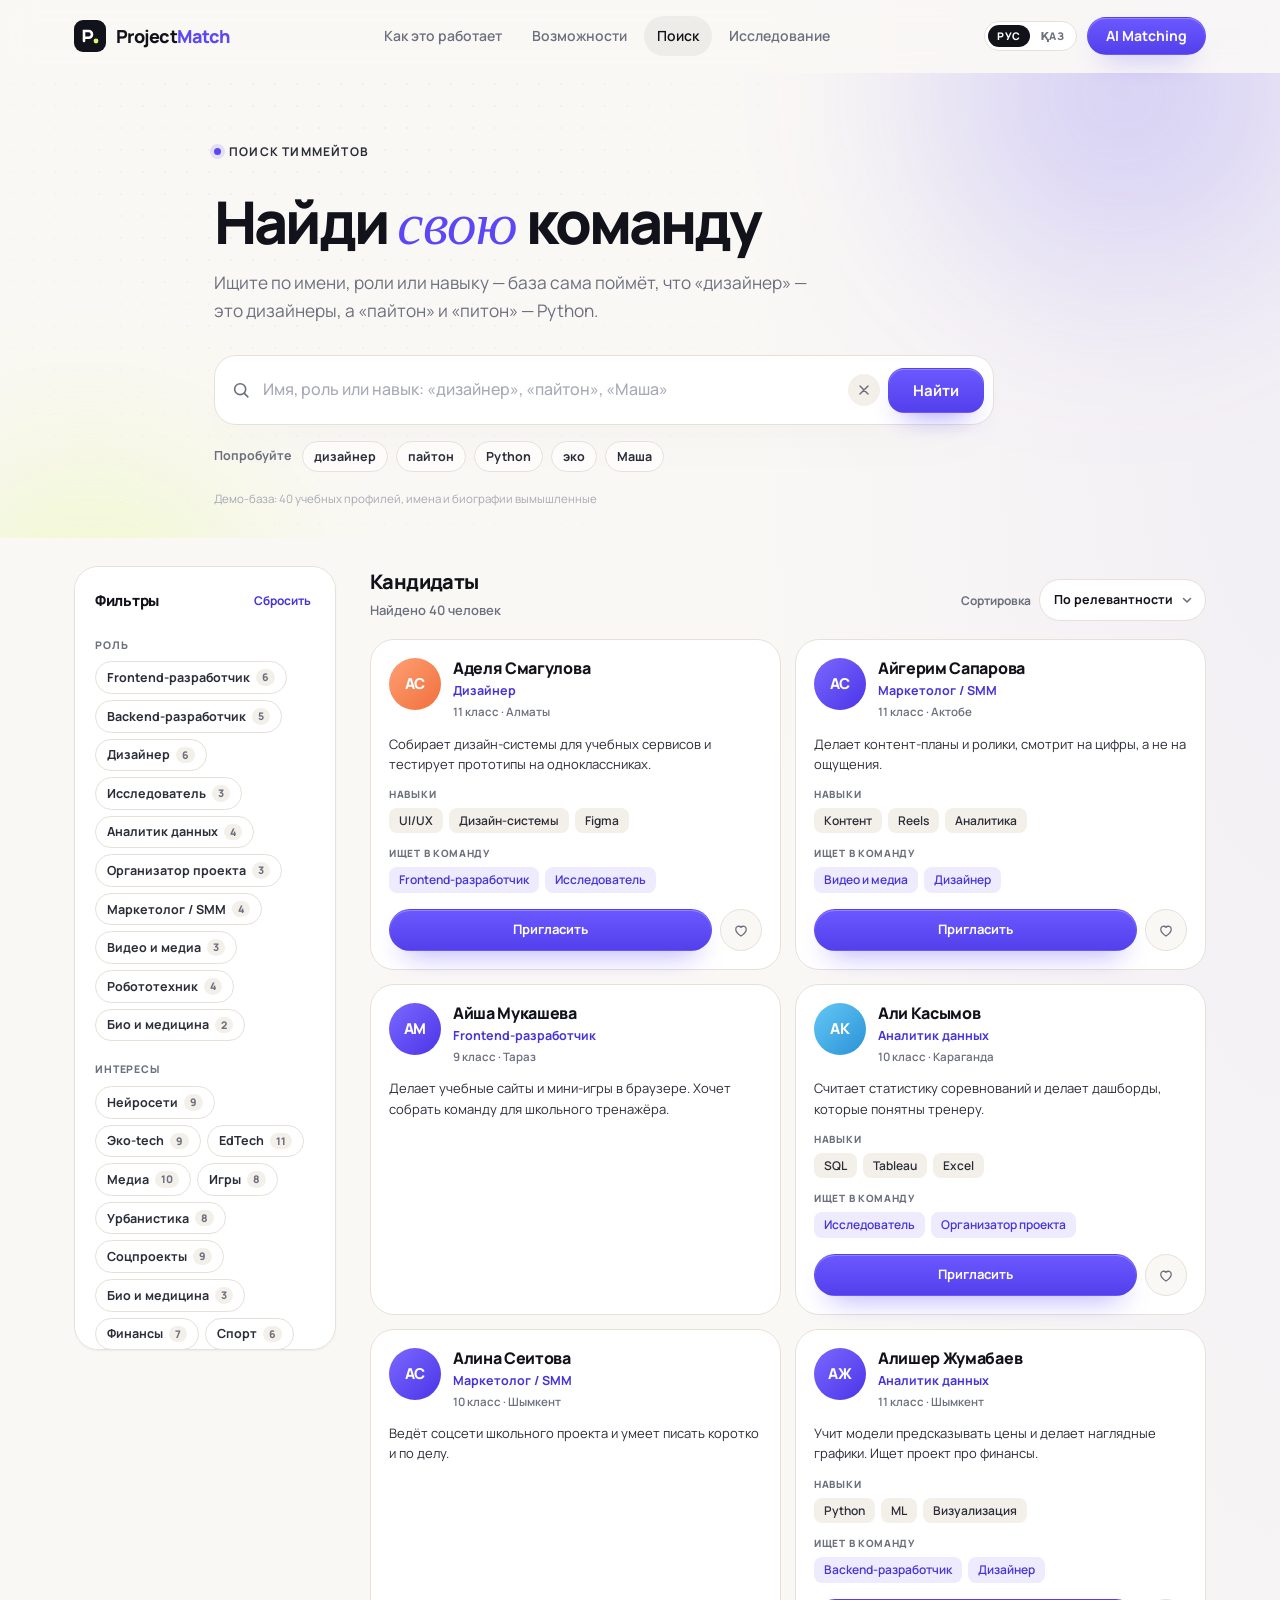
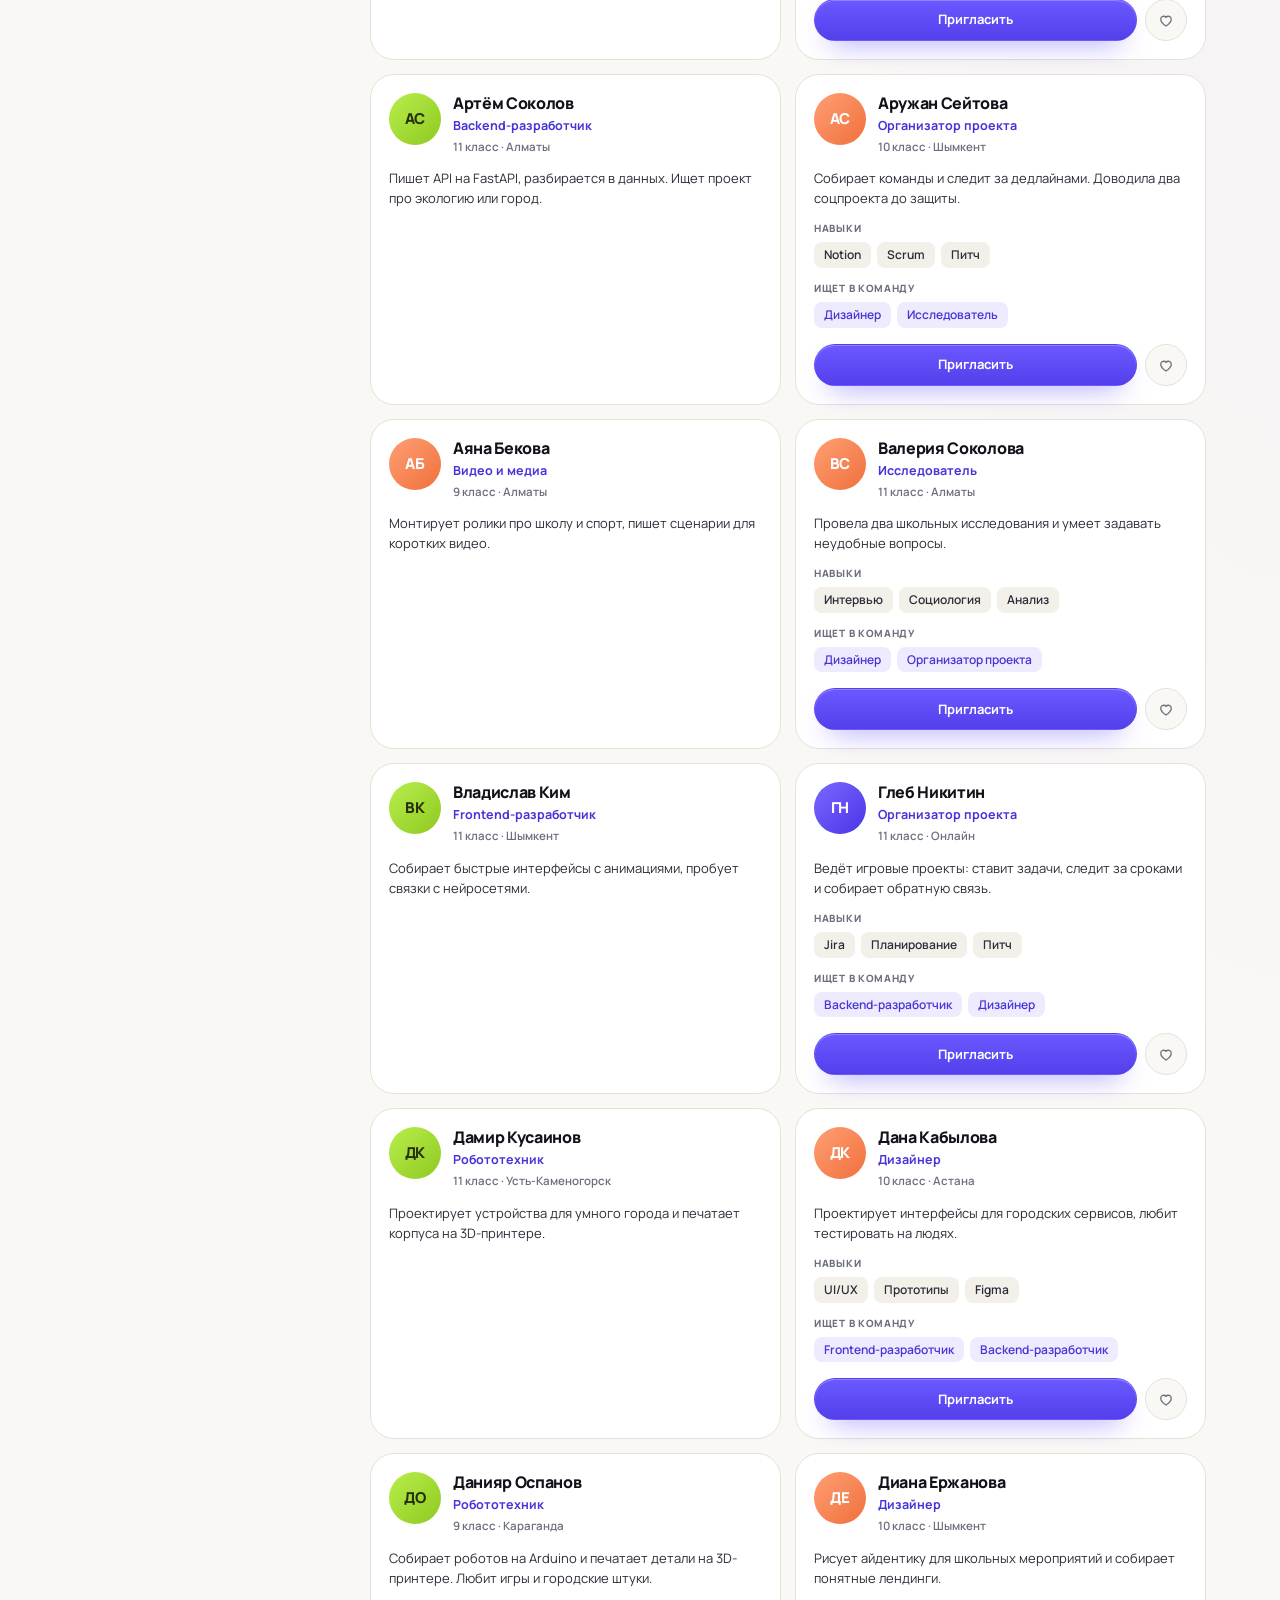
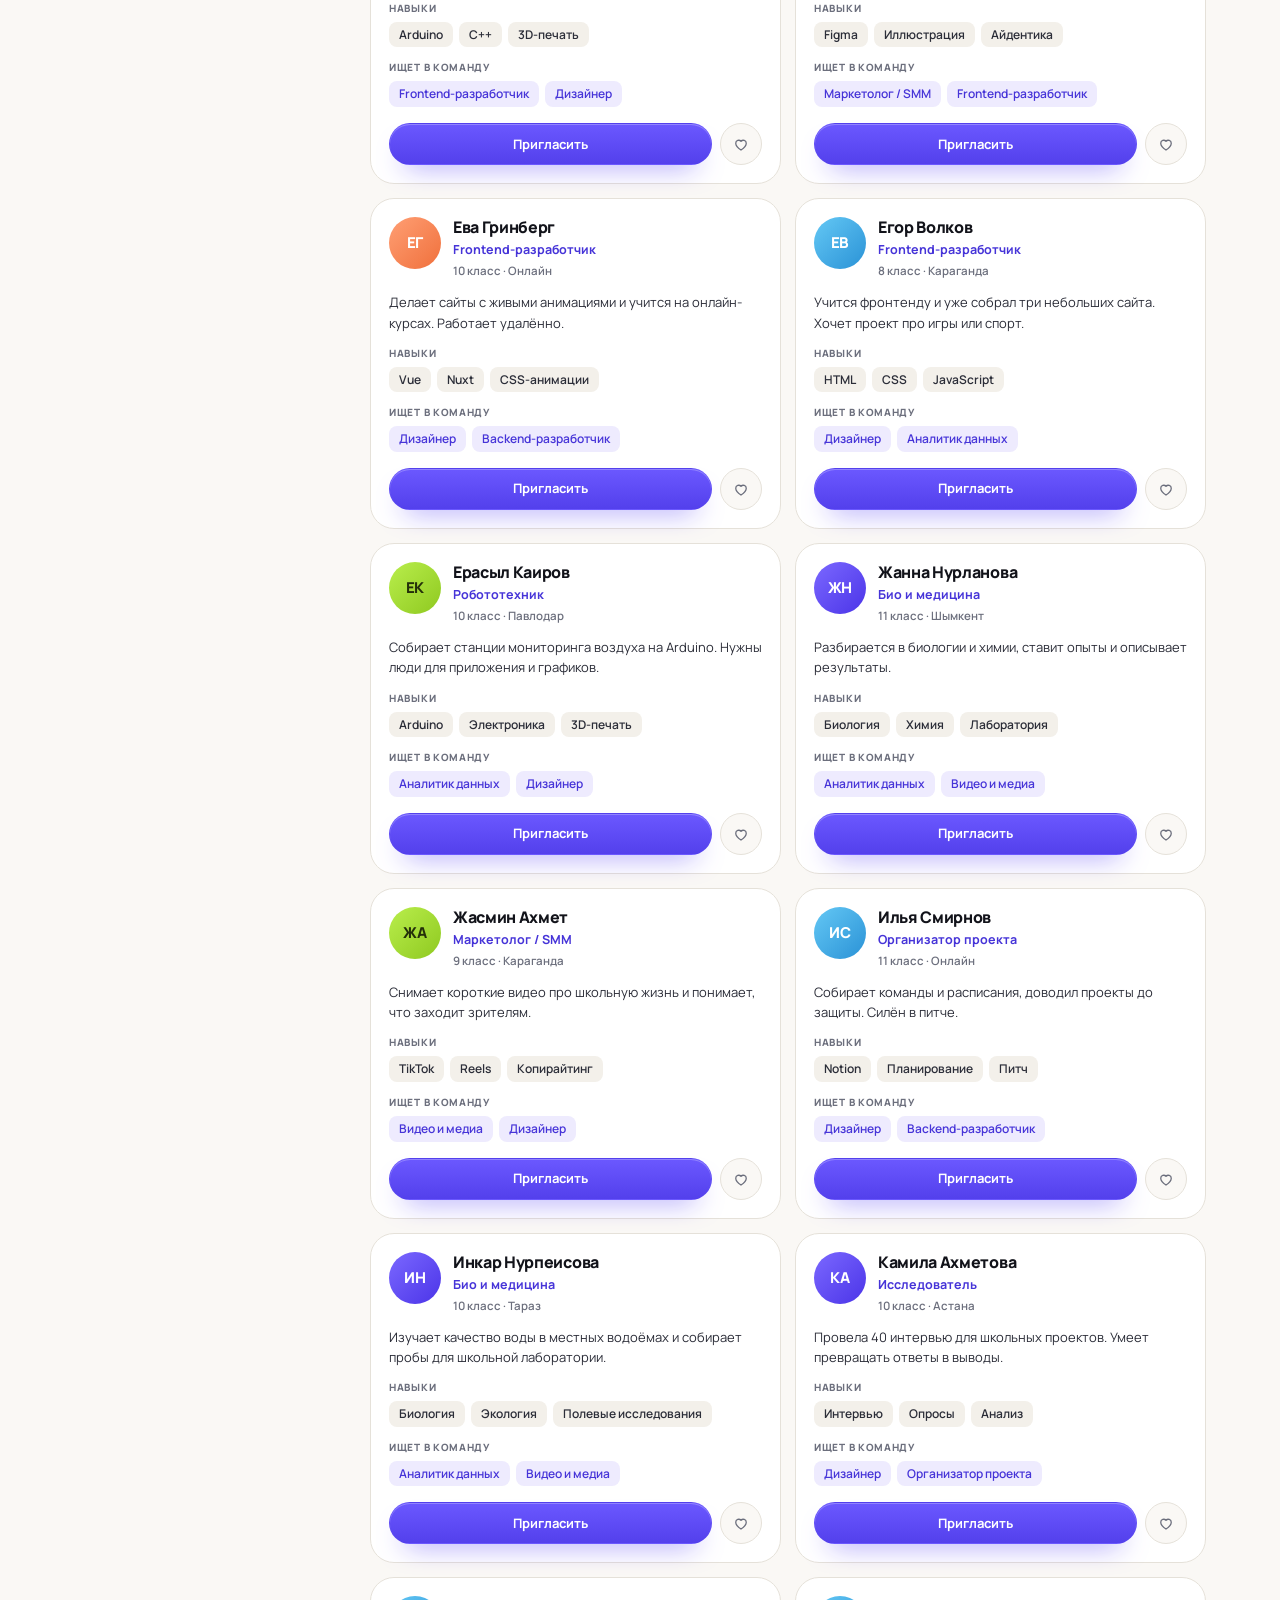
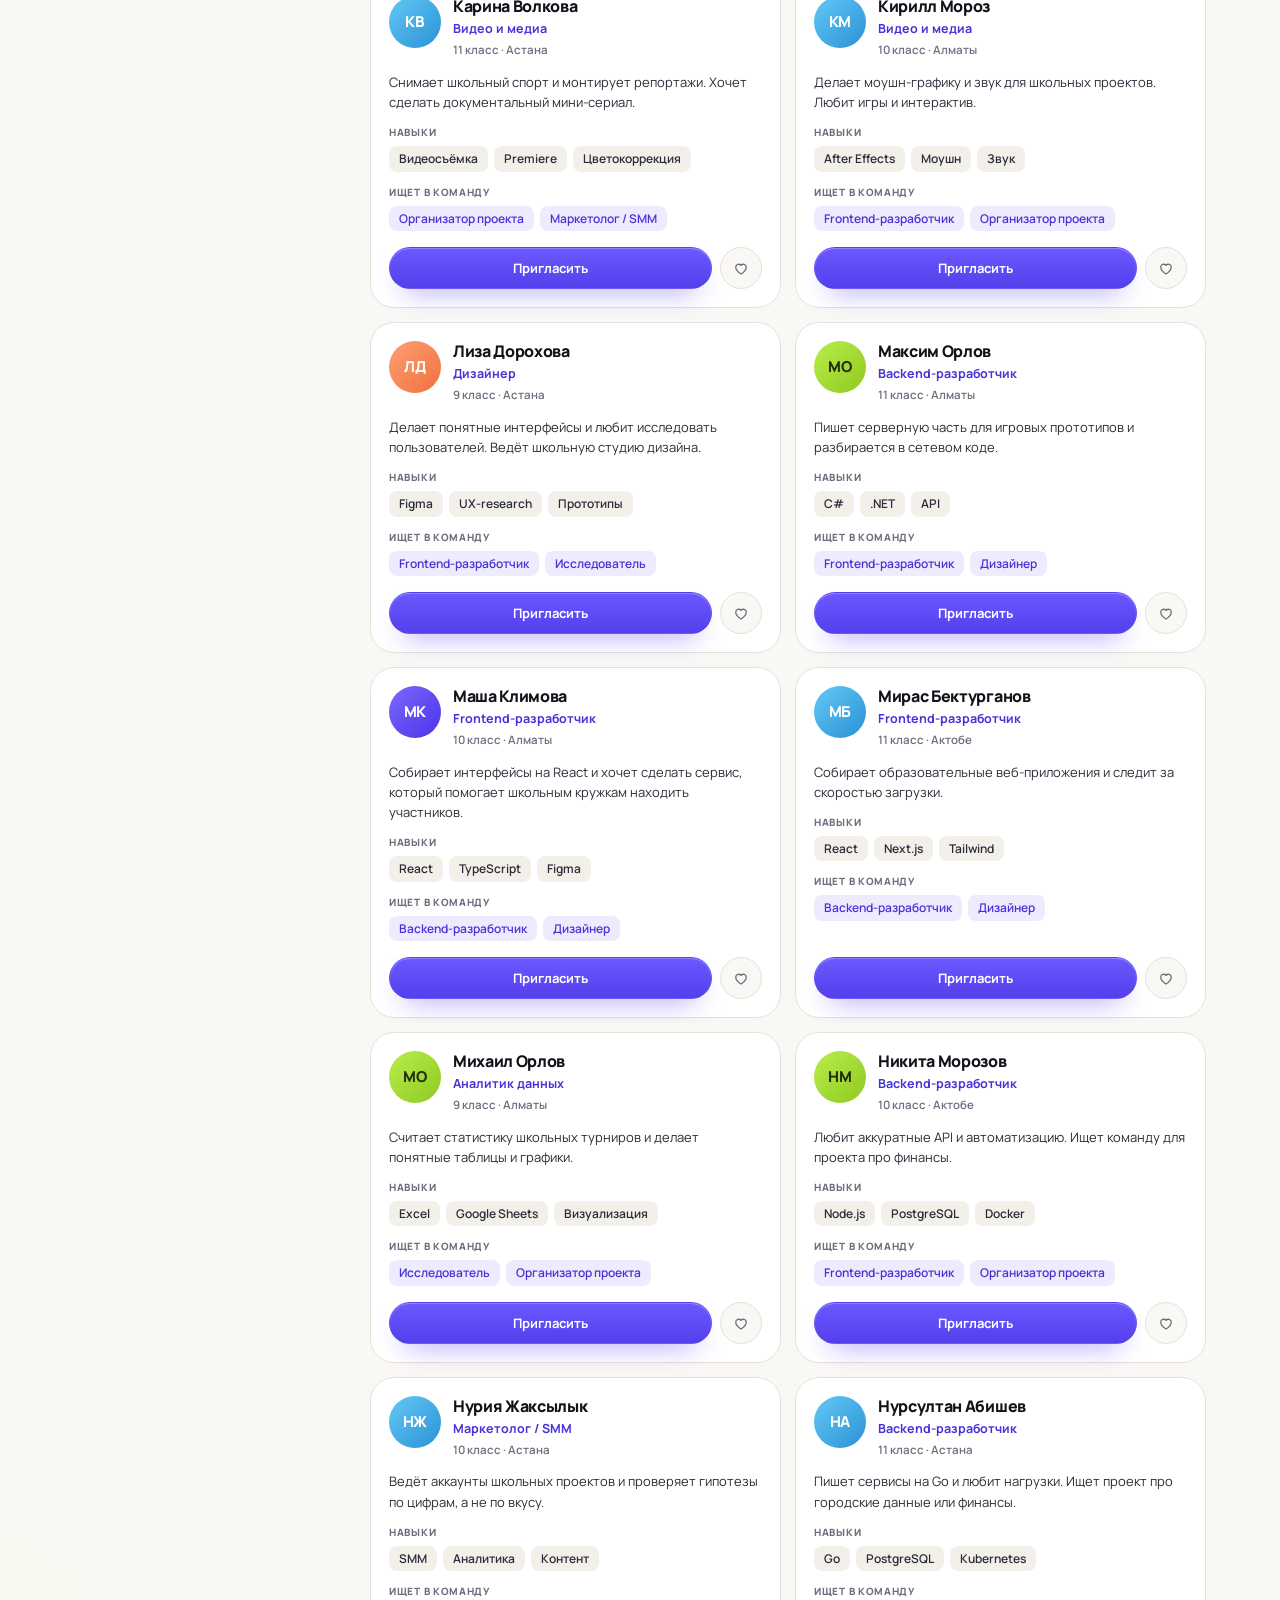
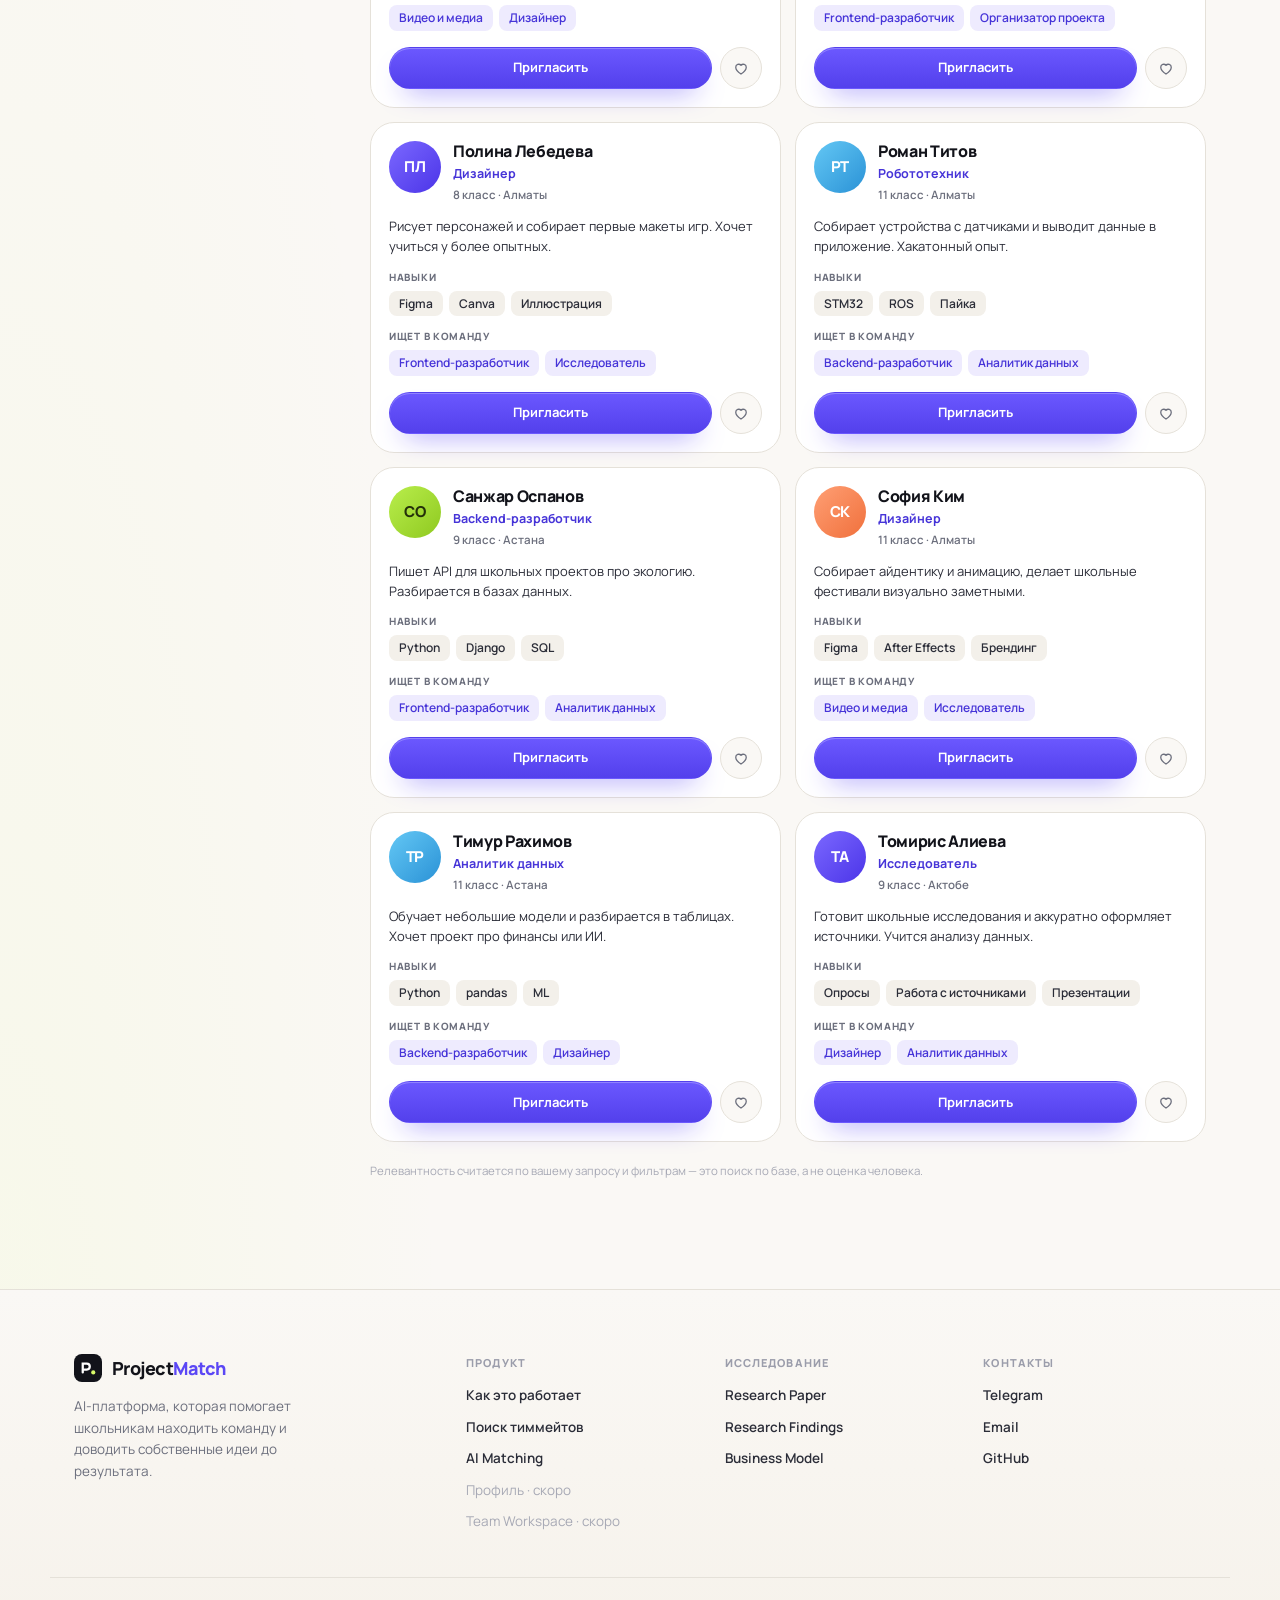
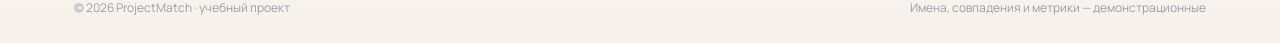
==== search.html @ 72be8c6c "Add teammate database, smart search and visual polish" ====
<!DOCTYPE html>
<html lang="ru" data-page="search">
<head>
  <meta charset="UTF-8" />
  <meta name="viewport" content="width=device-width, initial-scale=1" />
  <title id="page-title">Поиск тиммейтов — ProjectMatch</title>
  <meta id="meta-description" name="description" content="Найдите тиммейтов по имени, роли, навыку или интересу: дизайнеры, разработчики, исследователи и организаторы для школьных проектов." />
  <meta name="theme-color" content="#faf8f5" />

  <link rel="icon" href="data:image/svg+xml,%3Csvg xmlns='http://www.w3.org/2000/svg' viewBox='0 0 32 32'%3E%3Crect width='32' height='32' rx='9' fill='%235b47f5'/%3E%3Cpath d='M10 21V11h4.6a3.4 3.4 0 0 1 0 6.8H12' stroke='white' stroke-width='2.6' fill='none' stroke-linecap='round'/%3E%3Ccircle cx='22' cy='21' r='2.4' fill='%23d9fb6a'/%3E%3C/svg%3E" />

  <link rel="preconnect" href="https://fonts.googleapis.com" />
  <link rel="preconnect" href="https://fonts.gstatic.com" crossorigin />
  <link href="https://fonts.googleapis.com/css2?family=Manrope:wght@400;500;600;700;800&family=Instrument+Serif:ital@0;1&display=swap" rel="stylesheet" />

  <link rel="stylesheet" href="assets/css/styles.css" />
  <link rel="stylesheet" href="assets/css/search.css" />

  <script>document.documentElement.classList.add('js');</script>
</head>
<body>
  <a class="skip-link" href="#main" data-i18n="a11y.skip">Перейти к содержанию</a>

  <!-- ============ HEADER ============ -->
  <header class="header" id="header">
    <div class="container header__inner">
      <a class="brand" href="index.html" aria-label="ProjectMatch — на главную" data-i18n-aria-label="a11y.brand">
        <span class="brand__mark" aria-hidden="true">
          <svg viewBox="0 0 32 32" width="32" height="32">
            <rect width="32" height="32" rx="9" fill="currentColor" />
            <path d="M10 21V11h4.6a3.4 3.4 0 0 1 0 6.8H12" stroke="#fff" stroke-width="2.6" fill="none" stroke-linecap="round" />
            <circle cx="22" cy="21" r="2.4" fill="#d9fb6a" />
          </svg>
        </span>
        <span class="brand__name">Project<span>Match</span></span>
      </a>

      <nav class="nav" id="nav" aria-label="Основная навигация" data-i18n-aria-label="a11y.nav">
        <a class="nav__link" href="index.html#how" data-i18n="nav.how">Как это работает</a>
        <a class="nav__link" href="index.html#features" data-i18n="nav.features">Возможности</a>
        <a class="nav__link" href="search.html" aria-current="page" data-i18n="nav.search">Поиск</a>
        <a class="nav__link" href="index.html#research" data-i18n="nav.research">Исследование</a>
        <a class="btn btn--primary btn--sm nav__cta" href="search.html" data-i18n="nav.cta">Найти тиммейта</a>
      </nav>

      <div class="header__actions">
        <div class="lang" role="group" aria-label="Язык интерфейса" data-i18n-aria-label="lang.label">
          <button class="lang__btn is-active" type="button" data-lang="ru" aria-pressed="true" lang="ru">РУС</button>
          <button class="lang__btn" type="button" data-lang="kk" aria-pressed="false" lang="kk">ҚАЗ</button>
        </div>
        <a class="btn btn--primary btn--sm header__cta" href="index.html#match" data-i18n="nav.match">AI Matching</a>
        <button class="burger" id="burger" type="button" aria-expanded="false" aria-controls="nav" aria-label="Открыть меню" data-i18n-aria-label="a11y.menu">
          <span></span><span></span>
        </button>
      </div>
    </div>
  </header>

  <main id="main">
    <!-- ============ ПОИСК: ЗАГОЛОВОК ============ -->
    <section class="find-hero">
      <div class="find-hero__glow find-hero__glow--a" aria-hidden="true"></div>
      <div class="find-hero__glow find-hero__glow--b" aria-hidden="true"></div>

      <div class="container find-hero__inner">
        <p class="eyebrow reveal">
          <span class="eyebrow__dot" aria-hidden="true"></span>
          <span data-i18n="search.eyebrow">Поиск тиммейтов</span>
        </p>

        <h1 class="find-hero__title reveal" data-delay="1" data-i18n-html="search.title">
          Найди <em>свою</em> команду
        </h1>

        <p class="find-hero__lead reveal" data-delay="1" data-i18n="search.lead">
          Ищите по имени, роли или навыку — база сама поймёт, что «дизайнер» — это дизайнеры,
          а «пайтон» и «питон» — Python.
        </p>

        <form class="finder reveal" data-delay="2" id="finder" role="search" autocomplete="off">
          <label class="sr-only" for="q" data-i18n="search.label">Поиск тиммейтов</label>
          <span class="finder__icon" aria-hidden="true">
            <svg viewBox="0 0 24 24" width="20" height="20">
              <circle cx="11" cy="11" r="6.6" fill="none" stroke="currentColor" stroke-width="1.9" />
              <path d="m16 16 4.2 4.2" fill="none" stroke="currentColor" stroke-width="1.9" stroke-linecap="round" />
            </svg>
          </span>
          <input
            class="finder__input"
            id="q"
            name="q"
            type="search"
            enterkeyhint="search"
            placeholder="Имя, роль или навык: «дизайнер», «пайтон», «Маша»"
            data-i18n-placeholder="search.placeholder"
          />
          <button class="finder__clear" id="clear" type="button" hidden aria-label="Очистить поиск" data-i18n-aria-label="search.clear">
            <svg viewBox="0 0 20 20" width="16" height="16" aria-hidden="true">
              <path d="M5 5l10 10M15 5 5 15" fill="none" stroke="currentColor" stroke-width="1.8" stroke-linecap="round" />
            </svg>
          </button>
          <button class="btn btn--primary finder__submit" type="submit" data-i18n="search.submit">Найти</button>
        </form>

        <div class="finder__hints reveal" data-delay="2">
          <span class="finder__hints-label" data-i18n="search.hint">Попробуйте</span>
          <button class="chip chip--ghost" type="button" data-suggest="дизайнер">дизайнер</button>
          <button class="chip chip--ghost" type="button" data-suggest="пайтон">пайтон</button>
          <button class="chip chip--ghost" type="button" data-suggest="Python">Python</button>
          <button class="chip chip--ghost" type="button" data-suggest="эко">эко</button>
          <button class="chip chip--ghost" type="button" data-suggest="Маша">Маша</button>
        </div>

        <p class="finder__demo" data-i18n="search.demo">
          Демо-база: 40 учебных профилей, имена и биографии вымышленные
        </p>
      </div>
    </section>

    <!-- ============ ПОИСК: ФИЛЬТРЫ + РЕЗУЛЬТАТЫ ============ -->
    <section class="section results-section">
      <div class="container results-layout">
        <aside class="filters" id="filters" aria-label="Фильтры" data-i18n-aria-label="search.filters">
          <div class="filters__head">
            <h2 class="filters__title" data-i18n="search.filters">Фильтры</h2>
            <button class="filters__reset" id="reset" type="button" data-i18n="search.reset">Сбросить</button>
          </div>

          <div class="filters__group">
            <h3 class="filters__label" data-i18n="search.role">Роль</h3>
            <div class="chips" id="role-chips"></div>
          </div>

          <div class="filters__group">
            <h3 class="filters__label" data-i18n="search.interests">Интересы</h3>
            <div class="chips" id="interest-chips"></div>
          </div>

          <div class="filters__group">
            <h3 class="filters__label" data-i18n="search.grade">Класс</h3>
            <div class="chips chips--compact" id="grade-chips"></div>
          </div>

          <div class="filters__group">
            <h3 class="filters__label" data-i18n="search.capacity">Занятость</h3>
            <div class="chips chips--compact" id="capacity-chips"></div>
          </div>

          <label class="switch" for="fav-only">
            <input type="checkbox" id="fav-only" />
            <span class="switch__track" aria-hidden="true"></span>
            <span class="switch__text" data-i18n="search.favorites">Только избранное</span>
          </label>
        </aside>

        <div class="results">
          <div class="results__bar">
            <div class="results__heading">
              <h2 class="results__title" data-i18n="search.results">Кандидаты</h2>
              <p class="results__count" id="count" role="status" aria-live="polite">—</p>
            </div>

            <div class="results__tools">
              <button
                class="btn btn--outline btn--sm filters-toggle"
                id="filters-toggle"
                type="button"
                aria-expanded="false"
                aria-controls="filters"
                data-i18n="search.filters.show"
              >Фильтры</button>

              <label class="sort">
                <span class="sort__label" data-i18n="search.sort">Сортировка</span>
                <select id="sort" class="sort__select">
                  <option value="relevance" data-i18n="search.sort.relevance">По релевантности</option>
                  <option value="name" data-i18n="search.sort.name">По имени</option>
                  <option value="grade" data-i18n="search.sort.grade">По классу</option>
                </select>
              </label>
            </div>
          </div>

          <div class="people-grid" id="grid"></div>

          <div class="results__empty" id="empty" hidden>
            <span class="results__empty-icon" aria-hidden="true">
              <svg viewBox="0 0 24 24" width="26" height="26">
                <circle cx="11" cy="11" r="6.6" fill="none" stroke="currentColor" stroke-width="1.7" />
                <path d="m16 16 4.2 4.2M8.6 11h4.8" fill="none" stroke="currentColor" stroke-width="1.7" stroke-linecap="round" />
              </svg>
            </span>
            <h3 data-i18n="search.empty.title">Никого не нашли</h3>
            <p data-i18n="search.empty.text">Попробуйте другой запрос или сбросьте фильтры.</p>
            <button class="btn btn--primary" id="empty-reset" type="button" data-i18n="search.empty.reset">Сбросить поиск</button>
          </div>

          <p class="results__note" data-i18n="search.note">
            Релевантность считается по вашему запросу и фильтрам — это поиск по базе,
            а не оценка человека.
          </p>
        </div>
      </div>
    </section>

    <noscript>
      <p class="container noscript">Для поиска тиммейтов нужен JavaScript. Включите его и обновите страницу.</p>
    </noscript>
  </main>

  <!-- ============ FOOTER ============ -->
  <footer class="footer">
    <div class="container footer__inner">
      <div class="footer__brand">
        <a class="brand" href="index.html">
          <span class="brand__mark" aria-hidden="true">
            <svg viewBox="0 0 32 32" width="28" height="28">
              <rect width="32" height="32" rx="9" fill="currentColor" />
              <path d="M10 21V11h4.6a3.4 3.4 0 0 1 0 6.8H12" stroke="#fff" stroke-width="2.6" fill="none" stroke-linecap="round" />
              <circle cx="22" cy="21" r="2.4" fill="#d9fb6a" />
            </svg>
          </span>
          <span class="brand__name">Project<span>Match</span></span>
        </a>
        <p class="footer__tagline" data-i18n="footer.tagline">
          AI-платформа, которая помогает школьникам находить команду
          и доводить собственные идеи до результата.
        </p>
      </div>

      <nav class="footer__col" aria-label="Продукт" data-i18n-aria-label="footer.product">
        <h4 data-i18n="footer.product">Продукт</h4>
        <a href="index.html#how" data-i18n="nav.how">Как это работает</a>
        <a href="search.html" data-i18n="footer.search">Поиск тиммейтов</a>
        <a href="index.html#match" data-i18n="nav.match">AI Matching</a>
        <span class="footer__soon" data-i18n="footer.soonProfile">Профиль · скоро</span>
        <span class="footer__soon" data-i18n="footer.soonWorkspace">Team Workspace · скоро</span>
      </nav>

      <nav class="footer__col" aria-label="Исследование" data-i18n-aria-label="footer.research">
        <h4 data-i18n="footer.research">Исследование</h4>
        <a href="index.html#research">Research Paper</a>
        <a href="index.html#research">Research Findings</a>
        <a href="index.html#research">Business Model</a>
      </nav>

      <nav class="footer__col" aria-label="Контакты" data-i18n-aria-label="footer.contacts">
        <h4 data-i18n="footer.contacts">Контакты</h4>
        <a href="index.html#research">Telegram</a>
        <a href="index.html#research">Email</a>
        <a href="index.html#research">GitHub</a>
      </nav>
    </div>

    <div class="container footer__bottom">
      <p>© <span id="year">2026</span> ProjectMatch · <span data-i18n="footer.edu">учебный проект</span></p>
      <p data-i18n="footer.disclaimer">Имена, совпадения и метрики — демонстрационные</p>
    </div>
  </footer>

  <!-- Профиль кандидата -->
  <dialog class="pmodal" id="profile-modal" aria-labelledby="pmodal-name">
    <div class="pmodal__box">
      <button class="pmodal__close" id="pmodal-close" type="button" aria-label="Закрыть профиль" data-i18n-aria-label="search.modal.close">
        <svg viewBox="0 0 20 20" width="18" height="18" aria-hidden="true">
          <path d="M5 5l10 10M15 5 5 15" fill="none" stroke="currentColor" stroke-width="1.8" stroke-linecap="round" />
        </svg>
      </button>
      <div id="pmodal-body"></div>
    </div>
  </dialog>

  <div class="toasts" id="toasts" role="status" aria-live="polite"></div>

  <script src="assets/js/i18n.js"></script>
  <script src="assets/js/data.js"></script>
  <script src="assets/js/db.js"></script>
  <script src="assets/js/search-engine.js"></script>
  <script src="assets/js/main.js"></script>
  <script src="assets/js/search-page.js"></script>
</body>
</html>
---- assets/css/styles.css ----
/* =========================================================
   ProjectMatch — дизайн-система и лендинг
   1. Токены
   2. База и утилиты
   3. Кнопки, чипы, аватары
   4. Хедер
   5. Hero
   6. Бегущая строка
   7. Секции: шаги, bento, канбан
   8. Демо мэтчинга
   9. Исследование и CTA
   10. Футер
   11. Анимации и адаптив
   ========================================================= */

/* ---------- 1. Токены ---------- */
:root {
  --paper: #faf8f5;
  --paper-2: #f3f0ea;
  --surface: #ffffff;
  --ink: #12131a;
  --ink-soft: #2b2d38;
  --muted: #6c6f7d;
  --line: #e5e1d9;
  --line-soft: #efebe4;

  --primary: #5b47f5;
  --primary-deep: #4634d8;
  --primary-soft: #eeebfe;
  --lime: #d9fb6a;
  --lime-deep: #c3ee45;
  --coral: #ff8a5b;

  --font: "Manrope", "Segoe UI", system-ui, -apple-system, sans-serif;
  --font-display: "Instrument Serif", Georgia, "Times New Roman", serif;

  --radius-sm: 10px;
  --radius: 16px;
  --radius-lg: 24px;
  --radius-xl: 32px;

  --shadow-sm: 0 1px 2px rgba(18, 19, 26, 0.05);
  --shadow: 0 12px 32px -18px rgba(18, 19, 26, 0.35);
  --shadow-lg: 0 40px 80px -40px rgba(18, 19, 26, 0.4);
  --shadow-card: 0 24px 60px -30px rgba(18, 19, 26, 0.32);

  --container: 1180px;
  --ease: cubic-bezier(0.22, 0.61, 0.36, 1);
}

/* ---------- 2. База ---------- */
*,
*::before,
*::after { box-sizing: border-box; }

html {
  scroll-behavior: smooth;
  scroll-padding-top: 96px;
  -webkit-text-size-adjust: 100%;
}

body {
  margin: 0;
  background: var(--paper);
  color: var(--ink);
  font-family: var(--font);
  font-size: 16px;
  line-height: 1.6;
  -webkit-font-smoothing: antialiased;
  overflow-x: hidden;
}

h1, h2, h3, h4, p, figure, blockquote, dl, dd { margin: 0; }
ul, ol { margin: 0; padding: 0; list-style: none; }
a { color: inherit; text-decoration: none; }
button { font: inherit; color: inherit; cursor: pointer; }
img, svg { display: block; max-width: 100%; }

::selection { background: var(--lime); color: var(--ink); }

:focus-visible {
  outline: 2px solid var(--primary);
  outline-offset: 3px;
  border-radius: 6px;
}

.container {
  width: 100%;
  max-width: var(--container);
  margin-inline: auto;
  padding-inline: 24px;
}

.skip-link {
  position: absolute;
  top: -100px;
  left: 16px;
  z-index: 999;
  background: var(--ink);
  color: #fff;
  padding: 10px 16px;
  border-radius: 0 0 10px 10px;
  transition: top 0.2s;
}
.skip-link:focus { top: 0; }

.section { padding: clamp(64px, 8.5vw, 120px) 0; }
.section--tint { background: var(--paper-2); }

.section__head {
  max-width: 680px;
  margin-bottom: clamp(36px, 5vw, 60px);
}
.section__head--split {
  display: grid;
  grid-template-columns: 1.15fr 0.85fr;
  gap: 40px;
  align-items: end;
  max-width: none;
}
.section__head--split .section__lead { max-width: 380px; margin-left: auto; }

.section__title {
  font-size: clamp(1.85rem, 3.4vw, 2.9rem);
  line-height: 1.1;
  letter-spacing: -0.03em;
  font-weight: 800;
  margin-bottom: 16px;
}
.section__title em {
  font-family: var(--font-display);
  font-style: italic;
  font-weight: 400;
  letter-spacing: -0.01em;
  color: var(--primary);
}

.section__lead {
  color: var(--muted);
  font-size: clamp(15px, 1.1vw, 17px);
}

.eyebrow {
  display: inline-flex;
  align-items: center;
  gap: 8px;
  font-size: 12px;
  font-weight: 700;
  letter-spacing: 0.1em;
  text-transform: uppercase;
  color: var(--ink-soft);
  margin-bottom: 18px;
}
.eyebrow__dot {
  width: 7px;
  height: 7px;
  border-radius: 50%;
  background: var(--primary);
  box-shadow: 0 0 0 4px rgba(91, 71, 245, 0.14);
}
.eyebrow--light { color: rgba(255, 255, 255, 0.72); }
.eyebrow--light .eyebrow__dot { background: var(--lime); box-shadow: 0 0 0 4px rgba(217, 251, 106, 0.16); }

/* ---------- 3. Кнопки / чипы / аватары ---------- */
.btn {
  display: inline-flex;
  align-items: center;
  justify-content: center;
  gap: 8px;
  border: 1px solid transparent;
  border-radius: 999px;
  font-weight: 700;
  font-size: 15px;
  line-height: 1;
  padding: 15px 24px;
  transition: transform 0.2s var(--ease), background 0.2s, box-shadow 0.2s, border-color 0.2s, color 0.2s;
  white-space: nowrap;
}
.btn:hover { transform: translateY(-1px); }
.btn:active { transform: translateY(0); }

.btn--primary {
  background: var(--primary);
  color: #fff;
  box-shadow: 0 10px 24px -12px rgba(91, 71, 245, 0.9);
}
.btn--primary:hover { background: var(--primary-deep); }

.btn--outline {
  background: transparent;
  border-color: var(--line);
  color: var(--ink);
}
.btn--outline:hover { border-color: var(--ink); background: #fff; }

.btn--lime {
  background: var(--lime);
  color: var(--ink);
  box-shadow: 0 10px 24px -12px rgba(217, 251, 106, 0.8);
}
.btn--lime:hover { background: var(--lime-deep); }

.btn--sm { padding: 11px 18px; font-size: 14px; }
.btn--lg { padding: 17px 28px; font-size: 16px; }
.btn--block { width: 100%; }

.btn--icon {
  width: 46px;
  height: 46px;
  padding: 0;
  border-radius: 50%;
  background: var(--paper);
  border-color: var(--line);
  color: var(--muted);
  flex: none;
}
.btn--icon:hover { color: var(--primary); border-color: var(--primary-soft); background: var(--primary-soft); }

.tags { display: flex; flex-wrap: wrap; gap: 6px; }
.tags span {
  display: inline-flex;
  align-items: center;
  padding: 5px 10px;
  border-radius: 8px;
  background: var(--paper-2);
  color: var(--ink-soft);
  font-size: 12px;
  font-weight: 600;
  line-height: 1.3;
}
.tags--match span { background: var(--primary-soft); color: var(--primary-deep); }

.pill {
  display: inline-flex;
  align-items: center;
  padding: 5px 10px;
  border-radius: 999px;
  font-size: 11px;
  font-weight: 700;
  letter-spacing: 0.02em;
}
.pill--soft { background: var(--paper-2); color: var(--muted); }

/* Аватары — инициалы на мягких градиентах, без внешних картинок */
.avatar {
  display: grid;
  place-items: center;
  flex: none;
  border-radius: 50%;
  font-weight: 800;
  letter-spacing: -0.02em;
  color: #fff;
  background: linear-gradient(135deg, #7b68ff, #4b34e8);
  user-select: none;
}
.avatar[data-tone="lime"] { background: linear-gradient(135deg, #b9ee4c, #8fc920); color: #24300a; }
.avatar[data-tone="coral"] { background: linear-gradient(135deg, #ff9f74, #f0703c); }
.avatar[data-tone="sky"] { background: linear-gradient(135deg, #64c8f5, #2a92d6); }
.avatar--lg { width: 52px; height: 52px; font-size: 15px; }
.avatar--xs { width: 30px; height: 30px; font-size: 10px; }
.avatar--xxs { width: 22px; height: 22px; font-size: 8px; }
.avatar--more { background: #fff; color: var(--muted); border: 1px solid var(--line); font-size: 9px; }

.avatars { display: flex; }
.avatars .avatar { border: 2px solid var(--paper); margin-left: -8px; }
.avatars .avatar:first-child { margin-left: 0; }

/* ---------- 4. Хедер ---------- */
.header {
  position: sticky;
  top: 0;
  z-index: 100;
  background: rgba(250, 248, 245, 0.82);
  backdrop-filter: blur(14px);
  -webkit-backdrop-filter: blur(14px);
  border-bottom: 1px solid transparent;
  transition: border-color 0.25s, box-shadow 0.25s, background 0.25s;
}
.header.is-scrolled {
  border-bottom-color: var(--line);
  box-shadow: 0 8px 30px -24px rgba(18, 19, 26, 0.5);
}

.header__inner {
  display: flex;
  align-items: center;
  justify-content: space-between;
  gap: 24px;
  height: 72px;
}

.brand { display: inline-flex; align-items: center; gap: 10px; }
.brand__mark { color: var(--ink); display: block; }
.brand__name {
  font-size: 18px;
  font-weight: 800;
  letter-spacing: -0.03em;
}
.brand__name span { color: var(--primary); }

.nav { display: flex; align-items: center; gap: 4px; }
.nav__link {
  position: relative;
  padding: 9px 13px;
  border-radius: 999px;
  font-size: 14px;
  font-weight: 600;
  color: var(--muted);
  transition: color 0.2s, background 0.2s;
}
.nav__link:hover { color: var(--ink); background: rgba(18, 19, 26, 0.04); }
.nav__cta { display: none; }

.header__actions { display: flex; align-items: center; gap: 10px; }

/* Переключатель языка: маленький сегментированный контрол */
.lang {
  display: inline-flex;
  align-items: center;
  gap: 2px;
  flex: none;
  padding: 3px;
  border: 1px solid var(--line);
  border-radius: 999px;
  background: #fff;
}
.lang__btn {
  border: 0;
  background: transparent;
  border-radius: 999px;
  padding: 6px 9px;
  font-family: inherit;
  font-size: 10.5px;
  font-weight: 800;
  letter-spacing: 0.04em;
  color: var(--muted);
  line-height: 1;
  cursor: pointer;
  transition: color 0.2s, background 0.2s;
}
.lang__btn:hover { color: var(--ink); }
.lang__btn.is-active { background: var(--ink); color: #fff; }
.lang__btn.is-active:hover { color: #fff; }
.lang__btn:focus-visible { outline: 2px solid var(--primary); outline-offset: 2px; }

.burger {
  display: none;
  width: 42px;
  height: 42px;
  border: 1px solid var(--line);
  border-radius: 50%;
  background: #fff;
  position: relative;
}
.burger span {
  position: absolute;
  left: 50%;
  width: 16px;
  height: 1.8px;
  background: var(--ink);
  border-radius: 2px;
  transform: translateX(-50%);
  transition: transform 0.25s var(--ease), opacity 0.2s;
}
.burger span:first-child { top: 17px; }
.burger span:last-child { top: 23px; }
.burger[aria-expanded="true"] span:first-child { transform: translateX(-50%) translateY(3px) rotate(45deg); }
.burger[aria-expanded="true"] span:last-child { transform: translateX(-50%) translateY(-3px) rotate(-45deg); }

/* ---------- 5. Hero ---------- */
.hero {
  position: relative;
  padding: clamp(40px, 6vw, 76px) 0 clamp(56px, 7vw, 96px);
  overflow: hidden;
}
.hero__glow {
  position: absolute;
  border-radius: 50%;
  filter: blur(70px);
  pointer-events: none;
  z-index: 0;
}
.hero__glow--a {
  width: 520px;
  height: 520px;
  top: -180px;
  right: -60px;
  background: radial-gradient(circle, rgba(91, 71, 245, 0.28), transparent 68%);
}
.hero__glow--b {
  width: 420px;
  height: 420px;
  bottom: -220px;
  left: -120px;
  background: radial-gradient(circle, rgba(217, 251, 106, 0.45), transparent 70%);
}

.hero__inner {
  position: relative;
  z-index: 1;
  display: grid;
  grid-template-columns: 1.15fr 0.85fr;
  gap: clamp(28px, 4vw, 52px);
  align-items: center;
}

.hero__title {
  font-size: clamp(2.15rem, 3.5vw, 3.05rem);
  line-height: 1.06;
  letter-spacing: -0.045em;
  font-weight: 800;
  text-wrap: balance;
  margin-bottom: 22px;
}
.hero__title em {
  font-family: var(--font-display);
  font-style: italic;
  font-weight: 400;
  letter-spacing: -0.01em;
  color: var(--primary);
  padding-right: 2px;
}

.hero__lead {
  font-size: clamp(15.5px, 1.25vw, 18px);
  line-height: 1.62;
  color: var(--muted);
  max-width: 520px;
  margin-bottom: 30px;
}

.hero__actions { display: flex; flex-wrap: wrap; gap: 12px; margin-bottom: 24px; }

.hero__meta {
  display: flex;
  flex-wrap: wrap;
  gap: 8px 22px;
  margin-bottom: 32px;
}
.hero__meta li {
  position: relative;
  padding-left: 20px;
  font-size: 13px;
  font-weight: 600;
  color: var(--ink-soft);
}
.hero__meta li::before {
  content: "";
  position: absolute;
  left: 0;
  top: 50%;
  width: 12px;
  height: 12px;
  transform: translateY(-50%);
  border-radius: 50%;
  background: var(--lime);
  box-shadow: inset 0 0 0 3px #fff;
}

.hero__trust {
  display: flex;
  align-items: center;
  gap: 14px;
  padding-top: 26px;
  border-top: 1px solid var(--line);
  max-width: 470px;
}
.hero__trust-text { font-size: 13.5px; color: var(--muted); line-height: 1.4; }
.hero__trust-text strong { color: var(--ink); font-weight: 800; }

/* Сцена с карточкой продукта */
.stage {
  position: relative;
  padding: 34px 0 0;
}
.stage__tag {
  display: inline-flex;
  align-items: center;
  gap: 8px;
  position: absolute;
  top: 0;
  left: 0;
  padding: 7px 13px;
  border-radius: 999px;
  background: #fff;
  border: 1px solid var(--line);
  font-size: 11.5px;
  font-weight: 700;
  color: var(--muted);
  box-shadow: var(--shadow-sm);
  z-index: 4;
}
.stage__tag-dot {
  width: 6px;
  height: 6px;
  border-radius: 50%;
  background: var(--coral);
  animation: pulse 2.4s infinite;
}
.stage__card { position: relative; }
.stage__note {
  margin-top: 36px;
  font-size: 10.5px;
  line-height: 1.4;
  color: #a7a9b5;
  text-align: center;
}

.person {
  background: #fff;
  border: 1px solid var(--line);
  border-radius: var(--radius-lg);
  padding: 22px;
  box-shadow: var(--shadow-card);
  position: relative;
}
.person--hero {
  margin-top: 22px;
  transform: rotate(-1.2deg);
  transition: transform 0.5s var(--ease);
}
.person--hero:hover { transform: rotate(0deg) translateY(-3px); }

.person__head { display: flex; align-items: center; gap: 12px; margin-bottom: 14px; }
.person__id { min-width: 0; flex: 1; }
.person__name {
  font-size: 16px;
  font-weight: 800;
  letter-spacing: -0.02em;
  line-height: 1.25;
}
.person__role { font-size: 12px; color: var(--muted); font-weight: 600; margin-top: 2px; }
.person__bio {
  font-size: 13.5px;
  line-height: 1.55;
  color: var(--ink-soft);
  margin-bottom: 16px;
}

.person__facts { display: grid; gap: 12px; margin-bottom: 18px; }
.fact { display: grid; gap: 6px; }
.fact dt {
  font-size: 10.5px;
  font-weight: 700;
  letter-spacing: 0.08em;
  text-transform: uppercase;
  color: #9b9dab;
}

.person__foot { display: flex; gap: 8px; }
.person__foot .btn--primary { padding: 13px 20px; font-size: 14px; }

/* Кольцо совпадения: --p задаётся из JS, чтобы анимировать заполнение */
@property --p {
  syntax: "<number>";
  inherits: false;
  initial-value: 0;
}
.ring {
  --size: 60px;
  width: var(--size);
  height: var(--size);
  border-radius: 50%;
  flex: none;
  display: grid;
  place-items: center;
  position: relative;
  background: conic-gradient(from -90deg, var(--primary) calc(var(--p) * 1%), #edeaf6 0);
  transition: --p 1.1s var(--ease);
}
.ring::before {
  content: "";
  position: absolute;
  inset: 5px;
  border-radius: 50%;
  background: #fff;
}
.ring span {
  position: relative;
  font-size: 14px;
  font-weight: 800;
  letter-spacing: -0.03em;
  color: var(--ink);
  display: inline-flex;
  align-items: baseline;
}
.ring small { font-size: 9px; font-weight: 700; color: var(--muted); margin-left: 1px; }

/* Плавающая карточка идеи */
.person__context {
  display: flex;
  align-items: center;
  gap: 7px;
  font-size: 11px;
  font-weight: 700;
  color: var(--muted);
  padding-bottom: 12px;
  margin-bottom: 14px;
  border-bottom: 1px dashed var(--line);
}
.person__context-dot {
  width: 6px;
  height: 6px;
  border-radius: 50%;
  background: var(--primary);
  flex: none;
}

/* Тост «команда собрана» */
.toast {
  position: absolute;
  bottom: -34px;
  right: -6px;
  display: flex;
  align-items: center;
  gap: 10px;
  padding: 11px 16px 11px 12px;
  background: var(--ink);
  color: #fff;
  border-radius: 14px;
  box-shadow: var(--shadow-lg);
  z-index: 3;
  animation: float 8s ease-in-out infinite reverse;
}
.toast__icon {
  width: 26px;
  height: 26px;
  border-radius: 50%;
  background: var(--lime);
  color: var(--ink);
  display: grid;
  place-items: center;
  flex: none;
}
.toast__text { font-size: 10.5px; line-height: 1.35; color: rgba(255, 255, 255, 0.62); }
.toast__text strong { display: block; font-size: 11.5px; color: #fff; }

/* ---------- 6. Бегущая строка ---------- */
.marquee {
  border-top: 1px solid var(--line);
  border-bottom: 1px solid var(--line);
  background: #fff;
  padding: 18px 0;
  overflow: hidden;
  mask-image: linear-gradient(to right, transparent, #000 8%, #000 92%, transparent);
  -webkit-mask-image: linear-gradient(to right, transparent, #000 8%, #000 92%, transparent);
}
.marquee__track { display: flex; width: max-content; animation: scroll 38s linear infinite; }
.marquee__group {
  display: flex;
  align-items: center;
  gap: 30px;
  padding-right: 30px;
}
.marquee__group span {
  font-size: 15px;
  font-weight: 700;
  letter-spacing: -0.02em;
  color: var(--ink-soft);
  white-space: nowrap;
}
.marquee__group i { color: var(--primary); font-style: normal; font-size: 12px; }

/* ---------- 7. Шаги ---------- */
.steps {
  display: grid;
  grid-template-columns: repeat(3, 1fr);
  gap: 20px;
  counter-reset: step;
}
.step {
  position: relative;
  padding: 28px 26px 30px;
  background: #fff;
  border: 1px solid var(--line);
  border-radius: var(--radius-lg);
  transition: transform 0.3s var(--ease), box-shadow 0.3s, border-color 0.3s;
}
.step:hover {
  transform: translateY(-4px);
  box-shadow: var(--shadow);
  border-color: #d9d4c9;
}
.step__num {
  position: absolute;
  top: 22px;
  right: 24px;
  font-family: var(--font-display);
  font-size: 30px;
  font-style: italic;
  color: #ddd8ce;
  line-height: 1;
}
.step__icon {
  display: grid;
  place-items: center;
  width: 50px;
  height: 50px;
  border-radius: 14px;
  background: var(--primary-soft);
  color: var(--primary);
  margin-bottom: 20px;
}
.step__title { font-size: 19px; font-weight: 800; letter-spacing: -0.025em; margin-bottom: 8px; }
.step__text { font-size: 14.5px; line-height: 1.6; color: var(--muted); }

.steps__note {
  margin-top: 28px;
  padding-left: 18px;
  border-left: 2px solid var(--lime);
  font-size: 14px;
  color: var(--muted);
  max-width: 560px;
}

/* ---------- Bento ---------- */
.bento {
  display: grid;
  grid-template-columns: repeat(12, 1fr);
  gap: 20px;
}
.card {
  background: #fff;
  border: 1px solid var(--line);
  border-radius: var(--radius-xl);
  padding: 30px;
  position: relative;
  overflow: hidden;
  display: flex;
  flex-direction: column;
}
.card--match { grid-column: span 5; }
.card--kanban { grid-column: span 7; }
.card--quote { grid-column: span 7; }
.card--progress { grid-column: span 5; }

.card__top { display: flex; align-items: center; justify-content: space-between; gap: 12px; margin-bottom: 6px; }
.card__title { font-size: 19px; font-weight: 800; letter-spacing: -0.025em; margin-bottom: 8px; }
.card__text { font-size: 14px; line-height: 1.6; color: var(--muted); max-width: 42ch; }

/* Полосы совпадения */
.bars { display: grid; gap: 14px; margin-top: auto; padding-top: 28px; }
.bar {
  display: grid;
  grid-template-columns: 78px 1fr 30px;
  align-items: center;
  gap: 12px;
}
.bar__label { font-size: 12.5px; font-weight: 700; color: var(--ink-soft); }
/* Казахские подписи длиннее — даём колонке больше места, чтобы не наезжать на шкалу */
html[lang="kk"] .bar { grid-template-columns: 112px 1fr 30px; gap: 10px; }
html[lang="kk"] .bar__label { font-size: 12px; letter-spacing: -0.01em; }
.bar__track {
  height: 8px;
  border-radius: 999px;
  background: var(--paper-2);
  overflow: hidden;
}
.bar__fill {
  display: block;
  height: 100%;
  width: var(--w);
  border-radius: 999px;
  background: linear-gradient(90deg, var(--primary), #8f7dff);
  transform-origin: left;
}
.bar__value { font-size: 12px; font-weight: 800; color: var(--primary-deep); text-align: right; }

/* Мини-канбан */
.kanban {
  display: grid;
  grid-template-columns: repeat(3, minmax(0, 1fr));
  gap: 10px;
  margin-top: 24px;
  background: var(--paper);
  border: 1px solid var(--line-soft);
  border-radius: var(--radius);
  padding: 12px;
}
.kanban__col { min-width: 0; }
.kanban__title {
  display: flex;
  align-items: center;
  justify-content: space-between;
  font-size: 10.5px;
  font-weight: 800;
  letter-spacing: 0.04em;
  text-transform: uppercase;
  color: var(--muted);
  padding: 0 4px 8px;
}
.kanban__count {
  font-size: 9.5px;
  font-weight: 700;
  background: #fff;
  border-radius: 5px;
  padding: 1px 5px;
  color: #9b9dab;
  letter-spacing: 0;
}
.task {
  background: #fff;
  border: 1px solid var(--line);
  border-radius: 10px;
  padding: 9px 10px;
  margin-bottom: 8px;
  font-size: 11.5px;
  font-weight: 600;
  line-height: 1.35;
  color: var(--ink-soft);
  box-shadow: 0 1px 2px rgba(18, 19, 26, 0.04);
}
.task p { display: -webkit-box; -webkit-line-clamp: 2; -webkit-box-orient: vertical; overflow: hidden; }
.task__foot {
  display: flex;
  align-items: center;
  justify-content: space-between;
  gap: 6px;
  margin-top: 8px;
}
.task__date {
  font-size: 9px;
  font-weight: 700;
  color: var(--muted);
  background: var(--paper-2);
  border-radius: 5px;
  padding: 2px 5px;
  white-space: nowrap;
}
.task--accent { border-color: #d7d1fb; box-shadow: 0 4px 14px -8px rgba(91, 71, 245, 0.7); }
.task--accent .task__date { background: var(--primary-soft); color: var(--primary-deep); }
.task--done p { color: #9b9dab; text-decoration: line-through; text-decoration-color: #cfcbc1; }

/* Цитата */
.card--quote { background: var(--ink); border-color: var(--ink); color: #fff; justify-content: center; }
.quote-mark {
  font-family: var(--font-display);
  font-size: 64px;
  line-height: 0.6;
  color: var(--lime);
  margin-bottom: 18px;
}
.card__quote {
  font-size: clamp(19px, 2.1vw, 27px);
  line-height: 1.35;
  letter-spacing: -0.03em;
  font-weight: 700;
  max-width: 30ch;
}
.card__quote em {
  font-family: var(--font-display);
  font-style: italic;
  font-weight: 400;
  color: var(--lime);
}
.card__sign { margin-top: 18px; font-size: 12px; font-weight: 600; color: rgba(255, 255, 255, 0.45); }

/* Прогресс */
.progress-list { display: grid; gap: 16px; margin-top: auto; padding-top: 26px; }
.progress__row {
  display: flex;
  justify-content: space-between;
  font-size: 12.5px;
  font-weight: 700;
  color: var(--ink-soft);
  margin-bottom: 7px;
}
.progress__row span:last-child { color: var(--primary-deep); }
.progress__track {
  display: block;
  height: 7px;
  border-radius: 999px;
  background: var(--paper-2);
  overflow: hidden;
}
.progress__fill {
  display: block;
  height: 100%;
  width: var(--w);
  border-radius: 999px;
  background: var(--ink);
}
.progress:nth-child(1) .progress__fill { background: var(--lime-deep); }
.progress:nth-child(2) .progress__fill { background: var(--primary); }

/* ---------- 8. Демо мэтчинга ---------- */
.candidates {
  display: grid;
  grid-template-columns: repeat(3, 1fr);
  gap: 20px;
}
.candidates .person { box-shadow: var(--shadow-sm); transition: transform 0.3s var(--ease), box-shadow 0.3s, border-color 0.3s; }
.candidates .person:hover {
  transform: translateY(-5px);
  box-shadow: var(--shadow);
  border-color: #d9d4c9;
}

.notice {
  display: flex;
  gap: 14px;
  align-items: flex-start;
  margin-top: 28px;
  padding: 18px 22px;
  background: #fff;
  border: 1px dashed #d3cec4;
  border-radius: var(--radius);
  max-width: 720px;
}
.notice__icon { color: var(--primary); flex: none; margin-top: 1px; }
.notice p { font-size: 13.5px; line-height: 1.55; color: var(--muted); }
.notice strong { color: var(--ink); font-weight: 800; }

/* ---------- 9. Исследование / CTA ---------- */
.section--dark { background: var(--ink); color: #fff; }
.section--dark .section__lead { color: rgba(255, 255, 255, 0.62); }
.section--dark .section__title em { color: var(--lime); }

.research-grid {
  display: grid;
  grid-template-columns: repeat(3, 1fr);
  gap: 18px;
}
.research {
  padding: 26px;
  border: 1px solid rgba(255, 255, 255, 0.13);
  border-radius: var(--radius-lg);
  background: rgba(255, 255, 255, 0.035);
  transition: background 0.3s, border-color 0.3s, transform 0.3s var(--ease);
}
.research:hover {
  background: rgba(255, 255, 255, 0.07);
  border-color: rgba(217, 251, 106, 0.45);
  transform: translateY(-3px);
}
.research__kicker {
  font-size: 10.5px;
  font-weight: 800;
  letter-spacing: 0.12em;
  text-transform: uppercase;
  color: var(--lime);
  margin-bottom: 14px;
}
.research__title { font-size: 20px; font-weight: 800; letter-spacing: -0.025em; margin-bottom: 10px; }
.research__text { font-size: 14px; line-height: 1.6; color: rgba(255, 255, 255, 0.6); margin-bottom: 20px; }
.research__meta {
  font-size: 11.5px;
  font-weight: 700;
  color: rgba(255, 255, 255, 0.45);
  padding-top: 14px;
  border-top: 1px solid rgba(255, 255, 255, 0.1);
}
.research__note {
  margin-top: 26px;
  font-size: 13px;
  color: rgba(255, 255, 255, 0.4);
}

.cta { padding: clamp(48px, 7vw, 88px) 0; }
.cta__card {
  position: relative;
  overflow: hidden;
  border-radius: var(--radius-xl);
  padding: clamp(34px, 5vw, 64px);
  background: linear-gradient(135deg, #4630e0 0%, #5b47f5 46%, #7b68ff 100%);
  color: #fff;
  text-align: center;
}
.cta__glow {
  position: absolute;
  width: 420px;
  height: 420px;
  right: -90px;
  top: -160px;
  border-radius: 50%;
  background: radial-gradient(circle, rgba(217, 251, 106, 0.5), transparent 66%);
  filter: blur(30px);
  pointer-events: none;
}
.cta__title {
  position: relative;
  font-size: clamp(1.8rem, 3.6vw, 3rem);
  line-height: 1.06;
  letter-spacing: -0.04em;
  font-weight: 800;
  margin-bottom: 14px;
}
.cta__text {
  position: relative;
  font-size: clamp(14.5px, 1.2vw, 17px);
  color: rgba(255, 255, 255, 0.78);
  max-width: 460px;
  margin: 0 auto 28px;
}
.cta__actions {
  position: relative;
  display: flex;
  flex-direction: column;
  align-items: center;
  gap: 14px;
}
.cta__hint { font-size: 12px; color: rgba(255, 255, 255, 0.6); }

/* ---------- 10. Футер ---------- */
.footer {
  background: var(--paper);
  border-top: 1px solid var(--line);
  padding: clamp(44px, 5vw, 64px) 0 26px;
}
.footer__inner {
  display: grid;
  grid-template-columns: 1.6fr 1fr 1fr 1fr;
  gap: 36px;
}
.footer__brand .brand { margin-bottom: 14px; }
.footer__tagline { font-size: 13.5px; line-height: 1.6; color: var(--muted); max-width: 30ch; }
.footer__col { display: flex; flex-direction: column; gap: 10px; align-items: flex-start; }
.footer__col h4 {
  font-size: 11px;
  font-weight: 800;
  letter-spacing: 0.1em;
  text-transform: uppercase;
  color: #9b9dab;
  margin-bottom: 4px;
}
.footer__col a { font-size: 13.5px; font-weight: 600; color: var(--ink-soft); transition: color 0.2s; }
.footer__col a:hover { color: var(--primary); }
.footer__soon { font-size: 13.5px; color: #a7a9b5; }
.footer__bottom {
  display: flex;
  flex-wrap: wrap;
  justify-content: space-between;
  gap: 10px;
  margin-top: 44px;
  padding-top: 20px;
  border-top: 1px solid var(--line);
  font-size: 12px;
  color: #9b9dab;
}

/* ---------- 11. Анимации ---------- */
/* Появление блоков: анимируем только если JS доступен */
.reveal {
  opacity: 0;
  transform: translateY(22px);
  transition: opacity 0.8s var(--ease), transform 0.8s var(--ease);
}
html:not(.js) .reveal { opacity: 1; transform: none; }
.reveal[data-delay="1"] { transition-delay: 0.09s; }
.reveal[data-delay="2"] { transition-delay: 0.18s; }
.reveal.is-visible { opacity: 1; transform: none; }

@keyframes float {
  0%, 100% { translate: 0 0; }
  50% { translate: 0 -9px; }
}
@keyframes pulse {
  0%, 100% { box-shadow: 0 0 0 0 rgba(255, 138, 91, 0.55); }
  70% { box-shadow: 0 0 0 7px rgba(255, 138, 91, 0); }
}
@keyframes scroll {
  from { transform: translateX(0); }
  to { transform: translateX(-50%); }
}

/* ---------- Адаптив ---------- */
@media (max-width: 1024px) {
  .hero__inner { grid-template-columns: 1fr; gap: 20px; }
  .hero__copy { max-width: 640px; }
  .hero__visual { max-width: 520px; margin-inline: auto; width: 100%; }
  .candidates { grid-template-columns: repeat(2, 1fr); }
  .candidates .person:last-child { display: none; }
  .card--match, .card--kanban, .card--quote, .card--progress { grid-column: span 12; }
}

@media (max-width: 1000px) {
  .nav {
    position: absolute;
    top: 72px;
    left: 16px;
    right: 16px;
    flex-direction: column;
    align-items: stretch;
    gap: 2px;
    padding: 10px;
    background: #fff;
    border: 1px solid var(--line);
    border-radius: var(--radius);
    box-shadow: var(--shadow-lg);
    opacity: 0;
    visibility: hidden;
    transform: translateY(-8px);
    transition: opacity 0.22s var(--ease), transform 0.22s var(--ease), visibility 0.22s;
  }
  .nav.is-open { opacity: 1; visibility: visible; transform: none; }
  .nav__link { padding: 12px 14px; font-size: 15px; }
  .nav__cta { display: inline-flex; margin-top: 6px; }
  .header__cta { display: none; }
  .burger { display: block; }
}

@media (max-width: 860px) {
  .section__head--split { grid-template-columns: 1fr; gap: 18px; }
  .section__head--split .section__lead { margin-left: 0; max-width: 560px; }
  .steps { grid-template-columns: 1fr; }
  .research-grid { grid-template-columns: 1fr; }
  .footer__inner { grid-template-columns: 1fr 1fr; gap: 28px; }
  .footer__brand { grid-column: span 2; }
}

@media (max-width: 620px) {
  .container { padding-inline: 18px; }
  .hero { padding-top: 28px; }
  .hero__title { letter-spacing: -0.04em; }
  .hero__actions .btn { flex: 1 1 auto; }
  .hero__meta { gap: 8px 16px; }
  .hero__meta li { font-size: 12px; }
  .hero__trust { flex-direction: column; align-items: flex-start; gap: 10px; }

  .stage { padding: 40px 0 0; }
  .stage__tag { left: 0; font-size: 10.5px; padding: 6px 10px; }
  .person--hero { transform: none; padding: 18px; }
  .person--hero:hover { transform: none; }
  .toast {
    position: static;
    width: max-content;
    max-width: 100%;
    margin: 16px auto 0;
    animation: none;
  }
  .stage__note { margin-top: 14px; }

  .candidates { grid-template-columns: 1fr; }
  .candidates .person:last-child { display: block; }

  .card { padding: 22px; border-radius: var(--radius-lg); }
  .bar { grid-template-columns: 66px 1fr 28px; gap: 8px; }
  .kanban { padding: 8px; gap: 6px; }
  .task { padding: 7px 8px; font-size: 10.5px; }
  .kanban__title { font-size: 9px; letter-spacing: 0; }

  .footer__inner { grid-template-columns: 1fr; }
  .footer__brand { grid-column: span 1; }
  .footer__bottom { flex-direction: column; gap: 4px; }
}

/* Уважаем настройку «уменьшить движение» */
@media (prefers-reduced-motion: reduce) {
  html { scroll-behavior: auto; }
  *, *::before, *::after {
    animation-duration: 0.001ms !important;
    animation-iteration-count: 1 !important;
    transition-duration: 0.001ms !important;
  }
  .reveal { opacity: 1; transform: none; }
}

/* =========================================================
   12. Полировка
   Аккуратные улучшения поверх базовой системы:
   фон, свечения, кнопки, карточки, новый блок «База тиммейтов».
   ========================================================= */

/* Тёплый фон с едва заметными цветовыми пятнами */
body {
  background-color: var(--paper);
  background-image:
    radial-gradient(60% 50% at 100% 0%, rgba(91, 71, 245, 0.055), transparent 70%),
    radial-gradient(50% 40% at 0% 100%, rgba(217, 251, 106, 0.09), transparent 70%);
  background-repeat: no-repeat;
}

/* Текстура точек в герое — глубина без картинок */
.hero::before {
  content: "";
  position: absolute;
  inset: 0;
  z-index: 0;
  background-image: radial-gradient(rgba(18, 19, 26, 0.05) 1px, transparent 1px);
  background-size: 22px 22px;
  -webkit-mask-image: radial-gradient(circle at 22% 18%, #000, transparent 62%);
  mask-image: radial-gradient(circle at 22% 18%, #000, transparent 62%);
  pointer-events: none;
}
.hero__glow--a { width: 620px; height: 620px; top: -240px; right: -120px; }
.hero__glow--b { width: 480px; height: 480px; bottom: -260px; left: -150px; }

/* Заголовки дышат ровнее */
.hero__title,
.section__title { text-wrap: balance; }

/* Кнопки: объём и мягкое свечение */
.btn--primary {
  background: linear-gradient(180deg, #6b58ff 0%, #5340ec 100%);
  box-shadow: inset 0 1px 0 rgba(255, 255, 255, 0.26), 0 14px 28px -16px rgba(91, 71, 245, 0.95);
}
.btn--primary:hover {
  background: linear-gradient(180deg, #5f4bfa 0%, #4634d8 100%);
  box-shadow: inset 0 1px 0 rgba(255, 255, 255, 0.22), 0 18px 32px -18px rgba(91, 71, 245, 1);
}
.btn--lime {
  background: linear-gradient(180deg, #e2ff86 0%, #cff95e 100%);
  box-shadow: inset 0 1px 0 rgba(255, 255, 255, 0.6), 0 14px 28px -16px rgba(195, 238, 69, 0.9);
}
.btn--lime:hover { background: linear-gradient(180deg, #d7fb6a 0%, #c3ee45 100%); }

/* Хедер: плотнее стекло */
.header {
  background: rgba(250, 248, 245, 0.72);
  -webkit-backdrop-filter: blur(16px) saturate(160%);
  backdrop-filter: blur(16px) saturate(160%);
}
.header.is-scrolled {
  background: rgba(250, 248, 245, 0.9);
  box-shadow: 0 12px 34px -30px rgba(18, 19, 26, 0.65);
}
.nav__link[aria-current="page"] {
  color: var(--ink);
  background: rgba(18, 19, 26, 0.05);
}

/* Бегущая строка растворяется по краям */
.marquee {
  -webkit-mask-image: linear-gradient(90deg, transparent, #000 7%, #000 93%, transparent);
  mask-image: linear-gradient(90deg, transparent, #000 7%, #000 93%, transparent);
}

/* Bento: тёплый градиент и подъём при наведении */
.bento .card:not(.card--quote) {
  background: linear-gradient(180deg, #ffffff 0%, #fdfbf7 100%);
  border-color: #e9e4dc;
  transition: transform 0.3s var(--ease), box-shadow 0.3s, border-color 0.3s;
}
.bento .card:not(.card--quote):hover {
  transform: translateY(-3px);
  border-color: #ddd5c8;
  box-shadow: 0 28px 60px -42px rgba(18, 19, 26, 0.5);
}

/* Карточки профилей */
.person {
  border-color: #eae5dd;
  box-shadow: 0 30px 70px -48px rgba(18, 19, 26, 0.6);
}

/* Цветное свечение за макетом в герое */
.stage__card::before {
  content: "";
  position: absolute;
  inset: 10% -3% -8% 8%;
  z-index: 0;
  border-radius: 44px;
  background: linear-gradient(135deg, rgba(91, 71, 245, 0.22), rgba(217, 251, 106, 0.3));
  filter: blur(34px);
  pointer-events: none;
}
.stage__card .person { position: relative; z-index: 1; }

/* CTA: глубже и с бликом */
.cta__card {
  background: linear-gradient(135deg, #2a1fb0 0%, #4d38ea 45%, #7b68ff 100%);
  box-shadow: 0 50px 90px -60px rgba(70, 48, 224, 0.85), inset 0 1px 0 rgba(255, 255, 255, 0.18);
}

/* Исследование: тонкий блик по верхней границе */
.research { box-shadow: inset 0 1px 0 rgba(255, 255, 255, 0.06); }

/* Футер мягко темнеет книзу */
.footer { background: linear-gradient(180deg, var(--paper) 0%, #f6f2eb 100%); }

/* Демо-карточки на планшете: показываем все три,
   третья — по центру на всю ширину */
@media (max-width: 1024px) {
  .candidates { grid-template-columns: repeat(2, 1fr); }
  .candidates .person:last-child {
    display: block;
    grid-column: 1 / -1;
    width: 100%;
    max-width: 520px;
    margin-inline: auto;
  }
}
@media (max-width: 620px) {
  .candidates { grid-template-columns: 1fr; }
  .candidates .person:last-child { grid-column: auto; max-width: none; }
}

/* ---------- Блок «База тиммейтов» в демо ---------- */
.match-cta {
  position: relative;
  isolation: isolate;
  display: flex;
  align-items: center;
  justify-content: space-between;
  gap: 24px;
  margin-top: 26px;
  padding: clamp(20px, 3vw, 30px);
  border-radius: var(--radius-lg);
  background: linear-gradient(125deg, #14141f 0%, #221e4d 58%, #2d2478 100%);
  color: #fff;
  overflow: hidden;
}
.match-cta::before {
  content: "";
  position: absolute;
  z-index: -1;
  width: 320px;
  height: 320px;
  right: -80px;
  bottom: -170px;
  border-radius: 50%;
  background: radial-gradient(circle, rgba(217, 251, 106, 0.42), transparent 68%);
  filter: blur(18px);
  pointer-events: none;
}
.match-cta__eyebrow {
  margin-bottom: 8px;
  font-size: 10.5px;
  font-weight: 800;
  letter-spacing: 0.12em;
  text-transform: uppercase;
  color: rgba(255, 255, 255, 0.55);
}
.match-cta__title {
  margin-bottom: 8px;
  font-size: clamp(19px, 2.2vw, 25px);
  font-weight: 800;
  letter-spacing: -0.03em;
  line-height: 1.15;
}
.match-cta__text {
  max-width: 54ch;
  font-size: 13.5px;
  line-height: 1.55;
  color: rgba(255, 255, 255, 0.65);
}
.match-cta .btn { flex: none; }
.match-cta .btn--primary {
  background: linear-gradient(180deg, #e4ff8c 0%, #cdf75c 100%);
  color: var(--ink);
  box-shadow: inset 0 1px 0 rgba(255, 255, 255, 0.55), 0 16px 32px -18px rgba(195, 238, 69, 0.75);
}
.match-cta .btn--primary:hover {
  background: linear-gradient(180deg, #d9fb6a 0%, #c3ee45 100%);
}

@media (max-width: 760px) {
  .match-cta { flex-direction: column; align-items: flex-start; }
  .match-cta .btn { width: 100%; }
}
---- assets/css/search.css ----
/* =========================================================
   ProjectMatch — страница поиска тиммейтов
   Использует токены из styles.css, добавляет компоненты:
   заголовок с поиском, фильтры, карточки, профиль, тосты.
   ========================================================= */

/* ---------- Утилиты ---------- */
.sr-only {
  position: absolute;
  width: 1px;
  height: 1px;
  margin: -1px;
  padding: 0;
  overflow: hidden;
  clip: rect(0 0 0 0);
  clip-path: inset(50%);
  white-space: nowrap;
  border: 0;
}

.noscript {
  padding: 16px 0 40px;
  font-size: 14px;
  color: var(--muted);
}

/* ---------- Заголовок поиска ---------- */
.find-hero {
  position: relative;
  overflow: hidden;
  padding: clamp(36px, 5vw, 66px) 0 clamp(18px, 3vw, 30px);
}

.find-hero::before {
  content: "";
  position: absolute;
  inset: 0;
  background-image: radial-gradient(rgba(18, 19, 26, 0.055) 1px, transparent 1px);
  background-size: 22px 22px;
  -webkit-mask-image: radial-gradient(circle at 28% 12%, #000, transparent 68%);
  mask-image: radial-gradient(circle at 28% 12%, #000, transparent 68%);
  opacity: 0.7;
  pointer-events: none;
}

.find-hero__glow {
  position: absolute;
  border-radius: 50%;
  filter: blur(80px);
  pointer-events: none;
  z-index: 0;
}
.find-hero__glow--a {
  width: 560px;
  height: 560px;
  top: -260px;
  right: -120px;
  background: radial-gradient(circle, rgba(91, 71, 245, 0.26), transparent 68%);
}
.find-hero__glow--b {
  width: 460px;
  height: 460px;
  bottom: -300px;
  left: -140px;
  background: radial-gradient(circle, rgba(217, 251, 106, 0.4), transparent 70%);
}

.find-hero__inner {
  position: relative;
  z-index: 1;
  max-width: 900px;
}

.find-hero__title {
  margin: 14px 0 16px;
  font-size: clamp(2.4rem, 4.6vw, 3.9rem);
  line-height: 0.99;
  letter-spacing: -0.05em;
  font-weight: 800;
  text-wrap: balance;
}
.find-hero__title em {
  font-family: var(--font-display);
  font-style: italic;
  font-weight: 400;
  letter-spacing: -0.01em;
  color: var(--primary);
}

.find-hero__lead {
  max-width: 620px;
  font-size: clamp(15px, 1.35vw, 17.5px);
  line-height: 1.62;
  color: var(--muted);
}

/* ---------- Строка поиска ---------- */
.finder {
  display: flex;
  align-items: center;
  gap: 8px;
  max-width: 780px;
  margin-top: 30px;
  padding: 9px 9px 9px 16px;
  background: #fff;
  border: 1px solid var(--line);
  border-radius: 22px;
  box-shadow: 0 20px 50px -34px rgba(18, 19, 26, 0.55);
  transition: border-color 0.25s, box-shadow 0.25s;
}
.finder:focus-within {
  border-color: rgba(91, 71, 245, 0.42);
  box-shadow: 0 26px 64px -36px rgba(91, 71, 245, 0.6), 0 0 0 4px rgba(91, 71, 245, 0.1);
}

.finder__icon {
  display: grid;
  place-items: center;
  color: var(--muted);
  flex: none;
}

.finder__input {
  flex: 1;
  min-width: 0;
  padding: 12px 4px;
  border: 0;
  outline: 0;
  background: transparent;
  font: inherit;
  font-size: 16px;
  font-weight: 600;
  color: var(--ink);
}
.finder__input::placeholder {
  color: #a7a9b5;
  font-weight: 500;
}
.finder__input::-webkit-search-cancel-button { display: none; }

.finder__clear {
  display: grid;
  place-items: center;
  flex: none;
  width: 32px;
  height: 32px;
  padding: 0;
  border: 0;
  border-radius: 50%;
  background: var(--paper-2);
  color: var(--muted);
  transition: background 0.18s, color 0.18s;
}
.finder__clear:hover { background: var(--line); color: var(--ink); }

.finder__submit {
  flex: none;
  border-radius: 16px;
  padding: 14px 24px;
}

.finder__hints {
  display: flex;
  flex-wrap: wrap;
  align-items: center;
  gap: 8px;
  margin-top: 16px;
}
.finder__hints-label {
  margin-right: 2px;
  font-size: 12.5px;
  font-weight: 700;
  color: var(--muted);
}
.finder__demo {
  margin-top: 18px;
  font-size: 11.5px;
  color: #a7a9b5;
}

/* ---------- Чипы ---------- */
.chips {
  display: flex;
  flex-wrap: wrap;
  gap: 6px;
}

.chip {
  display: inline-flex;
  align-items: center;
  gap: 6px;
  padding: 7px 11px;
  border: 1px solid var(--line);
  border-radius: 999px;
  background: #fff;
  color: var(--ink-soft);
  font: inherit;
  font-size: 12.5px;
  font-weight: 700;
  line-height: 1.2;
  transition: background 0.18s, border-color 0.18s, color 0.18s, transform 0.18s;
}
.chip:hover {
  border-color: #cdc7fa;
  color: var(--primary-deep);
  transform: translateY(-1px);
}
.chip.is-active {
  background: var(--ink);
  border-color: var(--ink);
  color: #fff;
}
.chip.is-active .chip__count {
  background: rgba(255, 255, 255, 0.18);
  color: #fff;
}
.chip__count {
  padding: 2px 6px;
  border-radius: 999px;
  background: var(--paper-2);
  color: var(--muted);
  font-size: 10.5px;
  font-weight: 800;
}
.chip--ghost { background: rgba(255, 255, 255, 0.62); }
.chips--compact .chip { padding: 6px 10px; font-size: 12px; }

/* ---------- Раскладка результатов ---------- */
.results-section { padding-top: clamp(16px, 2.4vw, 28px); }

.results-layout {
  display: grid;
  grid-template-columns: 262px minmax(0, 1fr);
  gap: clamp(20px, 3vw, 34px);
  align-items: start;
}

/* ---------- Фильтры ---------- */
.filters {
  position: sticky;
  top: 92px;
  display: grid;
  gap: 20px;
  max-height: calc(100vh - 116px);
  overflow: auto;
  padding: 20px;
  background: #fff;
  border: 1px solid var(--line);
  border-radius: var(--radius-lg);
  box-shadow: var(--shadow-sm);
  scrollbar-width: thin;
}

.filters__head {
  display: flex;
  align-items: center;
  justify-content: space-between;
  gap: 8px;
  margin-bottom: 2px;
}
.filters__title {
  font-size: 15px;
  font-weight: 800;
  letter-spacing: -0.02em;
}
.filters__reset {
  padding: 4px;
  border: 0;
  background: transparent;
  color: var(--primary-deep);
  font: inherit;
  font-size: 12px;
  font-weight: 700;
}
.filters__reset:hover { text-decoration: underline; }

.filters__group { display: grid; gap: 8px; }
.filters__label {
  font-size: 10.5px;
  font-weight: 800;
  letter-spacing: 0.08em;
  text-transform: uppercase;
  color: var(--muted);
}

/* Переключатель «только избранное» */
.switch {
  display: flex;
  align-items: center;
  gap: 10px;
  padding-top: 16px;
  border-top: 1px solid var(--line-soft);
  font-size: 13px;
  font-weight: 700;
  color: var(--ink-soft);
  cursor: pointer;
}
.switch input {
  position: absolute;
  width: 1px;
  height: 1px;
  opacity: 0;
}
.switch__track {
  position: relative;
  flex: none;
  width: 38px;
  height: 22px;
  border-radius: 999px;
  background: var(--line);
  transition: background 0.2s;
}
.switch__track::after {
  content: "";
  position: absolute;
  top: 3px;
  left: 3px;
  width: 16px;
  height: 16px;
  border-radius: 50%;
  background: #fff;
  box-shadow: 0 1px 2px rgba(18, 19, 26, 0.25);
  transition: transform 0.2s var(--ease);
}
.switch input:checked + .switch__track { background: var(--primary); }
.switch input:checked + .switch__track::after { transform: translateX(16px); }
.switch input:focus-visible + .switch__track {
  outline: 2px solid var(--primary);
  outline-offset: 2px;
}

/* ---------- Панель результатов ---------- */
.results { min-width: 0; }

.results__bar {
  display: flex;
  flex-wrap: wrap;
  align-items: flex-end;
  justify-content: space-between;
  gap: 14px;
  margin-bottom: 18px;
}
.results__title {
  font-size: 20px;
  font-weight: 800;
  letter-spacing: -0.03em;
}
.results__count {
  margin-top: 2px;
  font-size: 13px;
  font-weight: 600;
  color: var(--muted);
}
.results__tools {
  display: flex;
  flex-wrap: wrap;
  align-items: center;
  gap: 10px;
}

.sort {
  display: inline-flex;
  align-items: center;
  gap: 8px;
  font-size: 12px;
  font-weight: 700;
  color: var(--muted);
}
.sort__select {
  appearance: none;
  -webkit-appearance: none;
  padding: 10px 32px 10px 14px;
  border: 1px solid var(--line);
  border-radius: 999px;
  background: #fff url("data:image/svg+xml,%3Csvg xmlns='http://www.w3.org/2000/svg' width='12' height='12' viewBox='0 0 12 12'%3E%3Cpath d='M2.5 4.5 6 8l3.5-3.5' fill='none' stroke='%236c6f7d' stroke-width='1.6' stroke-linecap='round' stroke-linejoin='round'/%3E%3C/svg%3E") no-repeat right 12px center;
  font: inherit;
  font-size: 12.5px;
  font-weight: 700;
  color: var(--ink);
  cursor: pointer;
}
.sort__select:hover { border-color: #cdc7fa; }

.filters-toggle { display: none; }

/* ---------- Карточки кандидатов ---------- */
.people-grid {
  display: grid;
  grid-template-columns: repeat(2, minmax(0, 1fr));
  gap: 14px;
}
.people-grid[hidden] { display: none; }

.pcard {
  display: flex;
  flex-direction: column;
  gap: 12px;
  padding: 18px;
  background: #fff;
  border: 1px solid var(--line);
  border-radius: var(--radius-lg);
  cursor: pointer;
  animation: card-in 0.45s var(--ease) both;
  transition: transform 0.3s var(--ease), box-shadow 0.3s, border-color 0.3s;
}
.pcard:hover {
  transform: translateY(-3px);
  border-color: #d9d3f9;
  box-shadow: 0 24px 48px -34px rgba(18, 19, 26, 0.6);
}
.pcard:focus-within { border-color: rgba(91, 71, 245, 0.45); }

@keyframes card-in {
  from { opacity: 0; transform: translateY(10px); }
}

.pcard__head {
  display: flex;
  align-items: flex-start;
  gap: 12px;
}
.pcard__id { flex: 1; min-width: 0; }
.pcard__name {
  font-size: 16px;
  font-weight: 800;
  letter-spacing: -0.02em;
  line-height: 1.25;
}
.pcard__name mark {
  padding: 0 1px;
  border-radius: 2px;
  background: linear-gradient(transparent 55%, rgba(217, 251, 106, 0.9) 55%);
  color: inherit;
}
.pcard__role {
  margin-top: 3px;
  font-size: 12.5px;
  font-weight: 700;
  color: var(--primary-deep);
}
.pcard__meta {
  margin-top: 2px;
  font-size: 11.5px;
  font-weight: 600;
  color: var(--muted);
}

/* Кольцо релевантности */
.pcard__score {
  position: relative;
  display: grid;
  place-items: center;
  flex: none;
  width: 44px;
  height: 44px;
  border-radius: 50%;
  background: conic-gradient(var(--primary) calc(var(--p, 0) * 1%), var(--paper-2) 0);
  transition: background 0.4s var(--ease);
}
.pcard__score::before {
  content: "";
  position: absolute;
  inset: 4px;
  border-radius: 50%;
  background: #fff;
}
.pcard__score > span {
  position: relative;
  font-size: 12px;
  font-weight: 800;
  letter-spacing: -0.03em;
  color: var(--primary-deep);
}
.pcard__score small {
  margin-left: 1px;
  font-size: 8px;
  font-weight: 700;
  color: var(--muted);
}

.pcard__bio {
  display: -webkit-box;
  overflow: hidden;
  -webkit-line-clamp: 3;
  -webkit-box-orient: vertical;
  font-size: 13px;
  line-height: 1.55;
  color: var(--ink-soft);
}

.pcard__section { display: grid; gap: 6px; }
.pcard__label {
  font-size: 10px;
  font-weight: 800;
  letter-spacing: 0.07em;
  text-transform: uppercase;
  color: var(--muted);
}

.pcard__foot {
  display: flex;
  gap: 8px;
  margin-top: auto;
  padding-top: 4px;
}
.pcard__foot .btn--primary {
  padding: 12px 16px;
  font-size: 13px;
}
.pcard__foot .btn--icon {
  width: 42px;
  height: 42px;
}
.btn.is-fav {
  color: #d93a72;
  border-color: #f7cbdd;
  background: #fff5f9;
}
.btn.is-fav svg path { fill: currentColor; }

/* ---------- Пустой результат ---------- */
.results__empty {
  display: grid;
  justify-items: center;
  gap: 10px;
  padding: 56px 22px;
  border: 1px dashed var(--line);
  border-radius: var(--radius-lg);
  background: rgba(255, 255, 255, 0.55);
  text-align: center;
}
.results__empty[hidden] { display: none; }
.results__empty h3 {
  font-size: 18px;
  font-weight: 800;
  letter-spacing: -0.02em;
}
.results__empty p {
  max-width: 330px;
  font-size: 13.5px;
  line-height: 1.55;
  color: var(--muted);
}
.results__empty .btn { margin-top: 6px; }
.results__empty-icon {
  display: grid;
  place-items: center;
  width: 52px;
  height: 52px;
  border-radius: 50%;
  background: var(--primary-soft);
  color: var(--primary-deep);
}

.results__note {
  margin-top: 20px;
  font-size: 11.5px;
  line-height: 1.5;
  color: #a7a9b5;
}

/* ---------- Профиль в диалоге ---------- */
.pmodal {
  width: min(560px, 92vw);
  max-width: none;
  max-height: 90vh;
  padding: 0;
  border: 0;
  background: transparent;
  color: var(--ink);
}
.pmodal::backdrop {
  background: rgba(18, 19, 26, 0.46);
  -webkit-backdrop-filter: blur(3px);
  backdrop-filter: blur(3px);
}
.pmodal[open] { animation: modal-in 0.3s var(--ease); }

@keyframes modal-in {
  from { opacity: 0; transform: translateY(12px) scale(0.985); }
}

.pmodal__box {
  position: relative;
  padding: clamp(22px, 4vw, 32px);
  background: #fff;
  border: 1px solid var(--line);
  border-radius: var(--radius-xl);
  box-shadow: var(--shadow-lg);
  overflow: auto;
  max-height: 90vh;
}
.pmodal__close {
  position: absolute;
  top: 14px;
  right: 14px;
  display: grid;
  place-items: center;
  width: 38px;
  height: 38px;
  padding: 0;
  border: 1px solid var(--line);
  border-radius: 50%;
  background: var(--paper);
  color: var(--muted);
}
.pmodal__close:hover { color: var(--ink); background: var(--paper-2); }

.pmodal__hero {
  display: flex;
  align-items: center;
  gap: 14px;
  padding-right: 40px;
}
.avatar--xl {
  width: 64px;
  height: 64px;
  font-size: 17px;
}
.pmodal__name {
  font-size: 21px;
  font-weight: 800;
  letter-spacing: -0.03em;
  line-height: 1.2;
}
.pmodal__role {
  margin-top: 3px;
  font-size: 13px;
  font-weight: 700;
  color: var(--primary-deep);
}
.pmodal__meta {
  margin-top: 2px;
  font-size: 12px;
  font-weight: 600;
  color: var(--muted);
}
.pmodal__bio {
  margin-top: 16px;
  font-size: 14px;
  line-height: 1.6;
  color: var(--ink-soft);
}
.pmodal__facts {
  display: grid;
  gap: 14px;
  margin-top: 18px;
  padding-top: 18px;
  border-top: 1px solid var(--line-soft);
}
.pmodal__fact { display: grid; gap: 6px; }
.pmodal__label {
  font-size: 10px;
  font-weight: 800;
  letter-spacing: 0.07em;
  text-transform: uppercase;
  color: var(--muted);
}
.pmodal__num {
  font-size: 20px;
  font-weight: 800;
  color: var(--primary-deep);
}
.pmodal__foot {
  display: flex;
  gap: 8px;
  margin-top: 22px;
}
.pmodal__foot .btn--outline { flex: none; font-size: 13px; padding-inline: 16px; }

/* ---------- Тосты ---------- */
.toasts {
  position: fixed;
  right: 20px;
  bottom: 20px;
  z-index: 200;
  display: flex;
  flex-direction: column;
  align-items: flex-end;
  gap: 8px;
  pointer-events: none;
}
.toast-msg {
  max-width: 330px;
  padding: 12px 16px;
  border-radius: 14px;
  background: var(--ink);
  color: #fff;
  font-size: 13px;
  font-weight: 700;
  box-shadow: var(--shadow-lg);
  animation: toast-in 0.3s var(--ease) both;
}
.toast-msg.is-out {
  opacity: 0;
  transform: translateY(6px);
  transition: opacity 0.3s, transform 0.3s;
}

@keyframes toast-in {
  from { opacity: 0; transform: translateY(10px); }
}

/* ---------- Адаптив ---------- */
@media (max-width: 980px) {
  .results-layout { grid-template-columns: 1fr; }

  .filters {
    position: static;
    display: none;
    max-height: none;
    overflow: visible;
  }
  .filters.is-open { display: grid; }
  .filters-toggle { display: inline-flex; }
}

@media (max-width: 720px) {
  .people-grid { grid-template-columns: 1fr; }
  .finder__submit { padding: 14px 20px; }
}

@media (max-width: 620px) {
  .find-hero { padding-top: 24px; }
  .find-hero__title { letter-spacing: -0.045em; }

  .finder {
    flex-wrap: wrap;
    padding: 10px;
    gap: 6px;
    border-radius: 20px;
  }
  .finder__icon { margin-left: 6px; }
  .finder__input { flex: 1 1 140px; font-size: 15px; padding-block: 10px; }
  .finder__submit {
    width: 100%;
    border-radius: 14px;
    padding: 14px 20px;
  }

  .results__bar { align-items: flex-start; }
  .sort__label { display: none; }

  .pmodal { width: 94vw; }
  .pmodal__foot { flex-direction: column; }
  .pmodal__foot .btn--outline { width: 100%; }

  .toasts { left: 16px; right: 16px; align-items: stretch; }
  .toast-msg { max-width: none; }
}
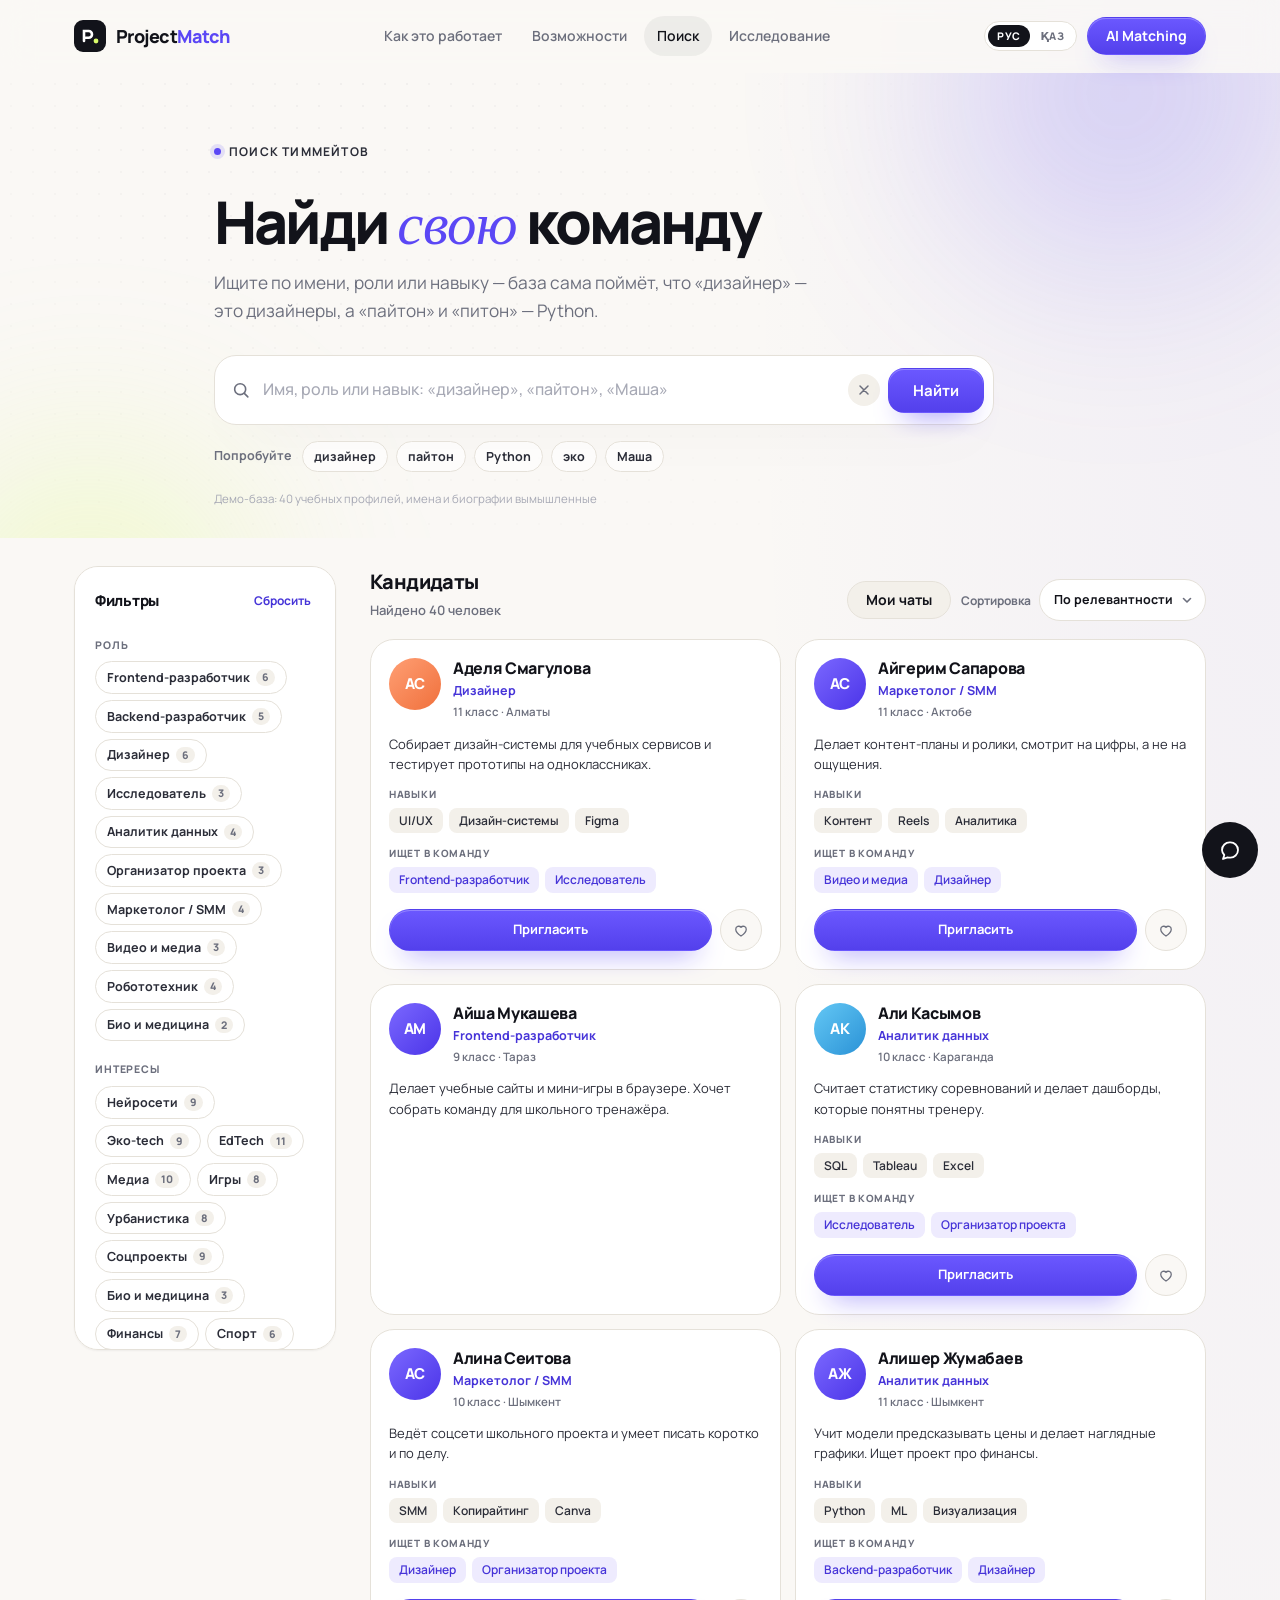
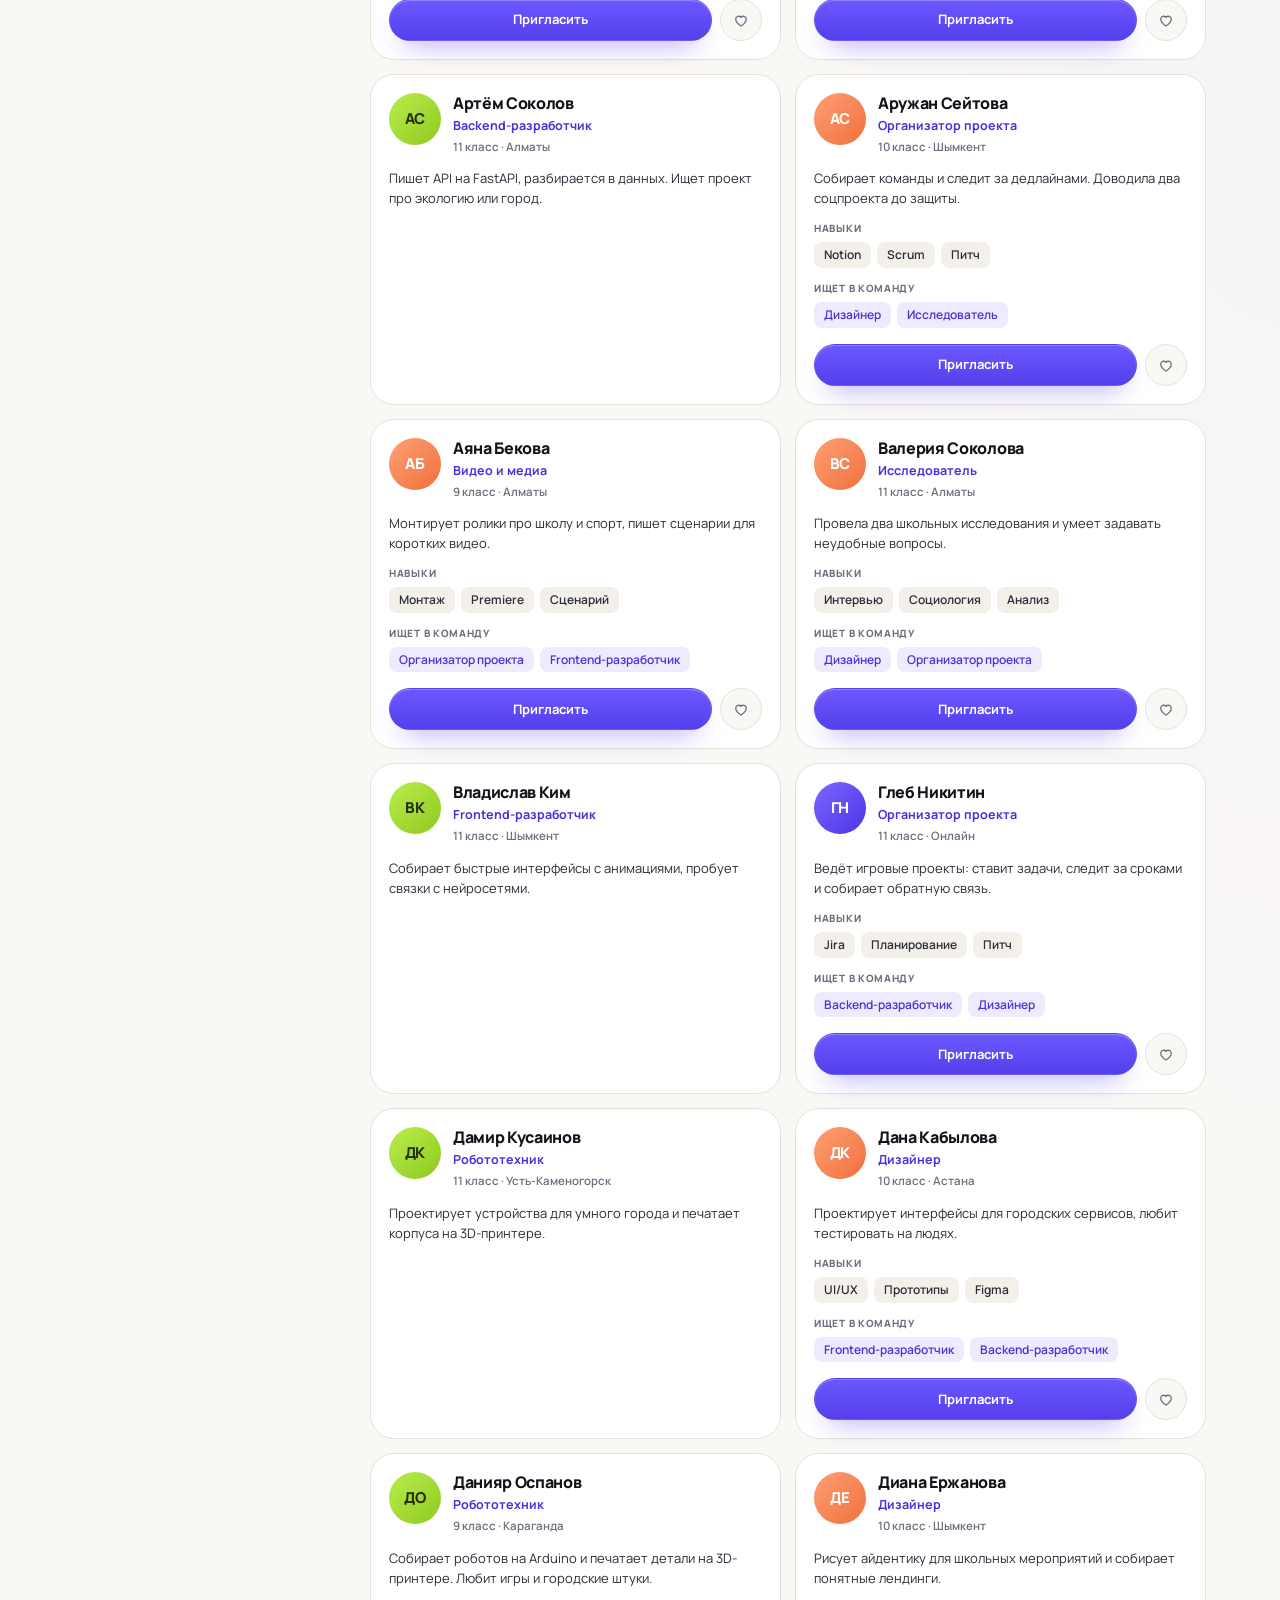
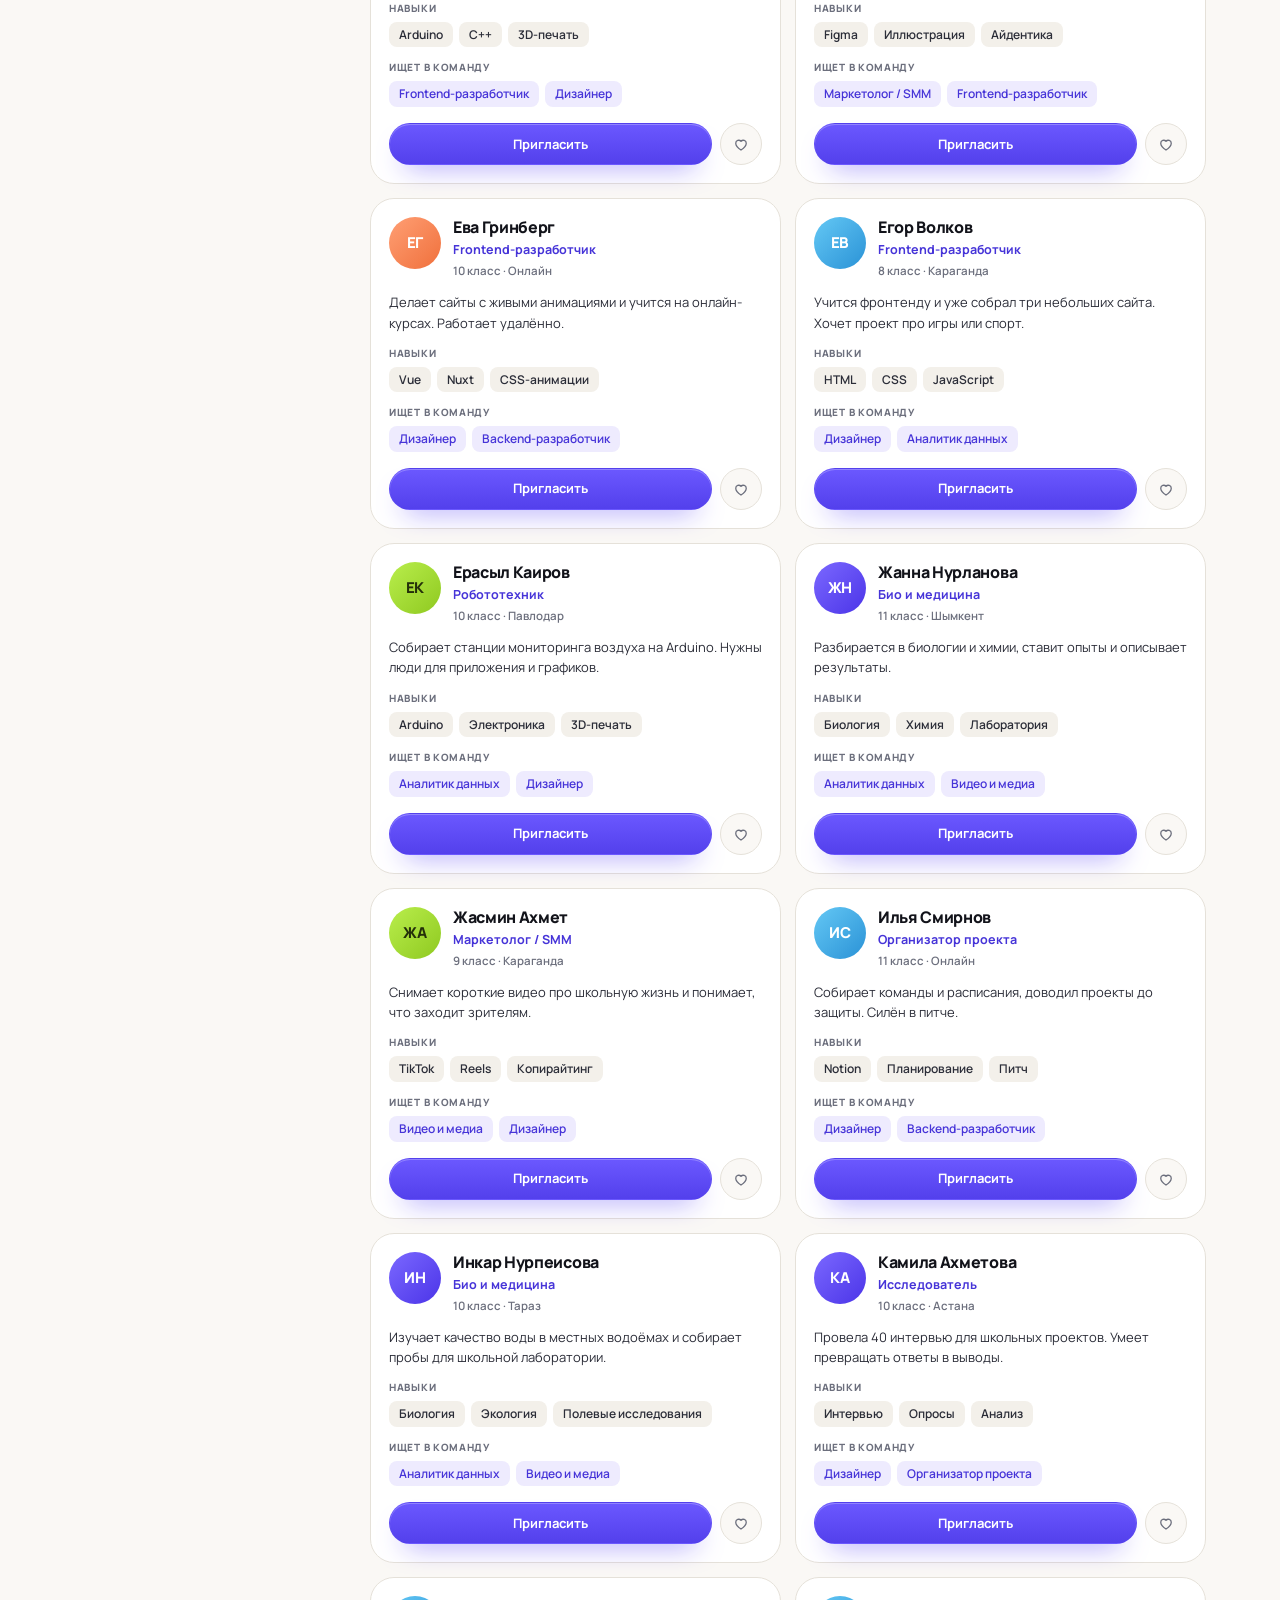
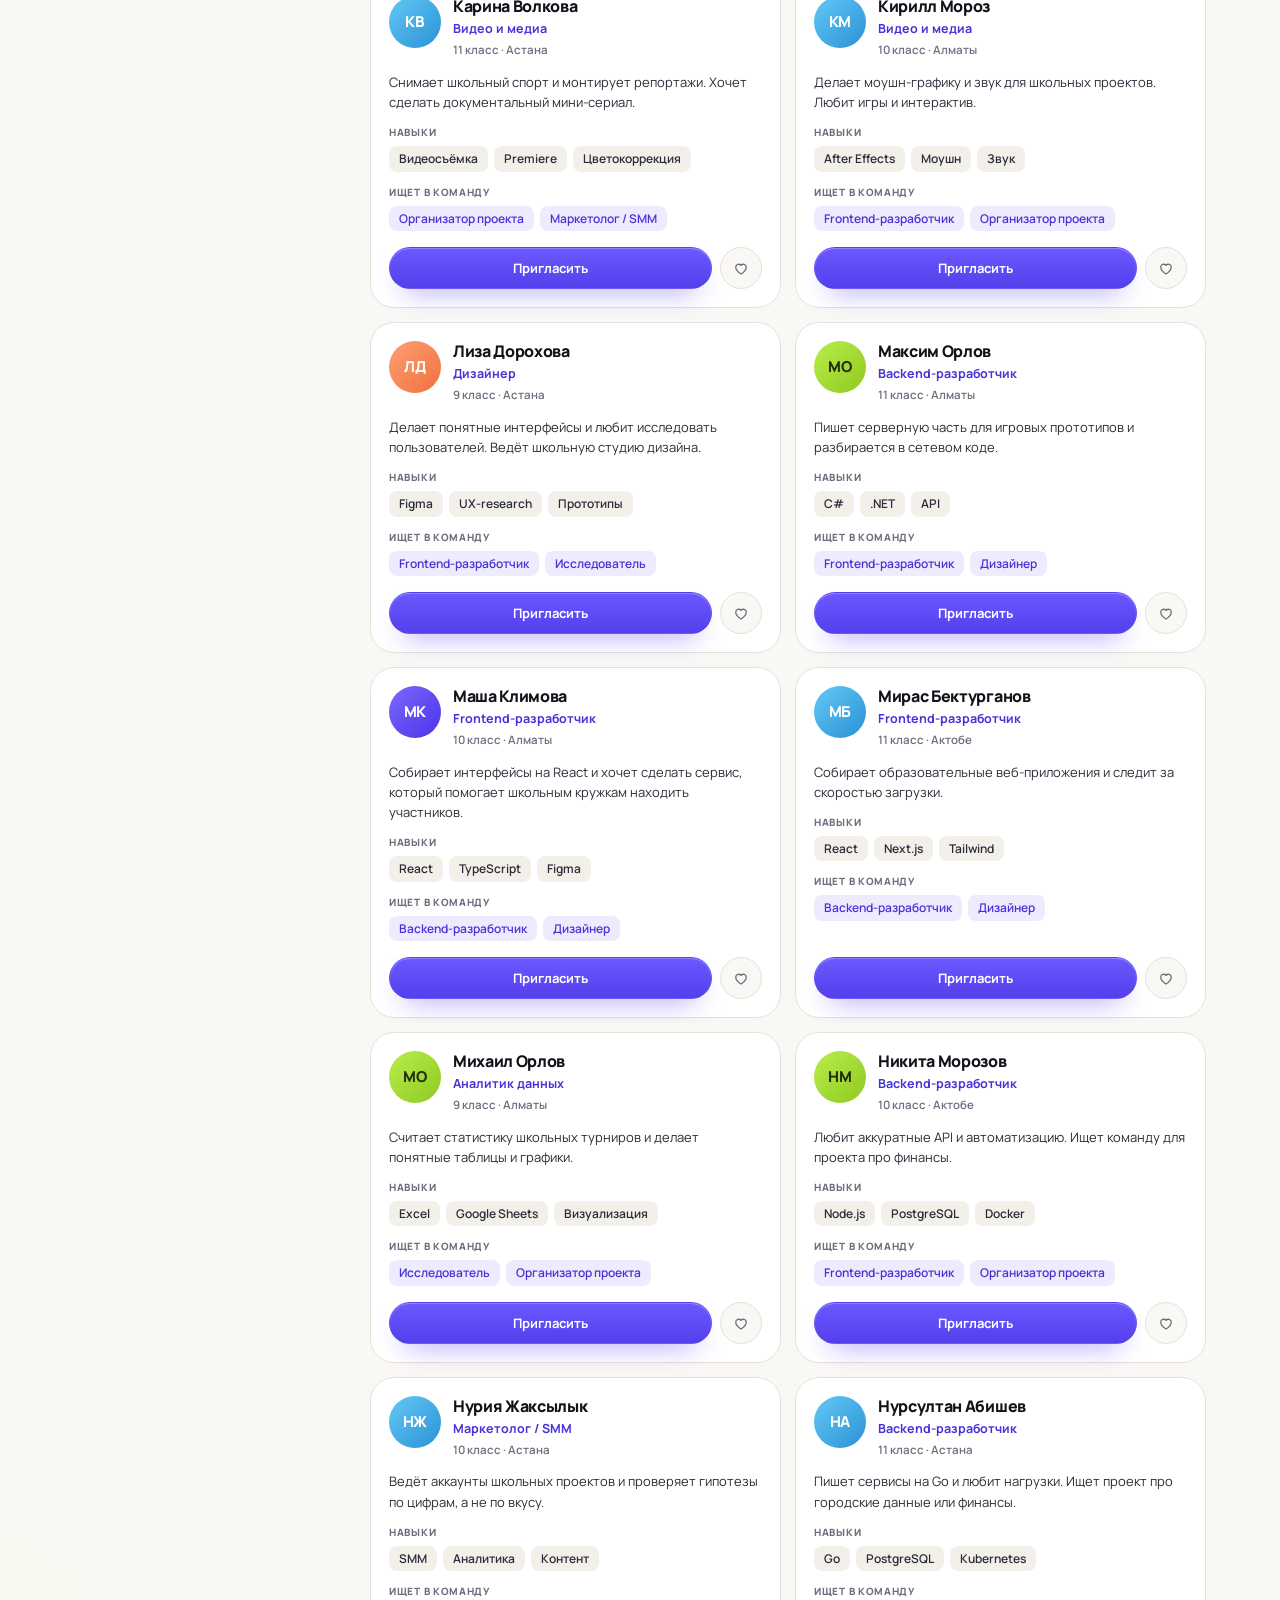
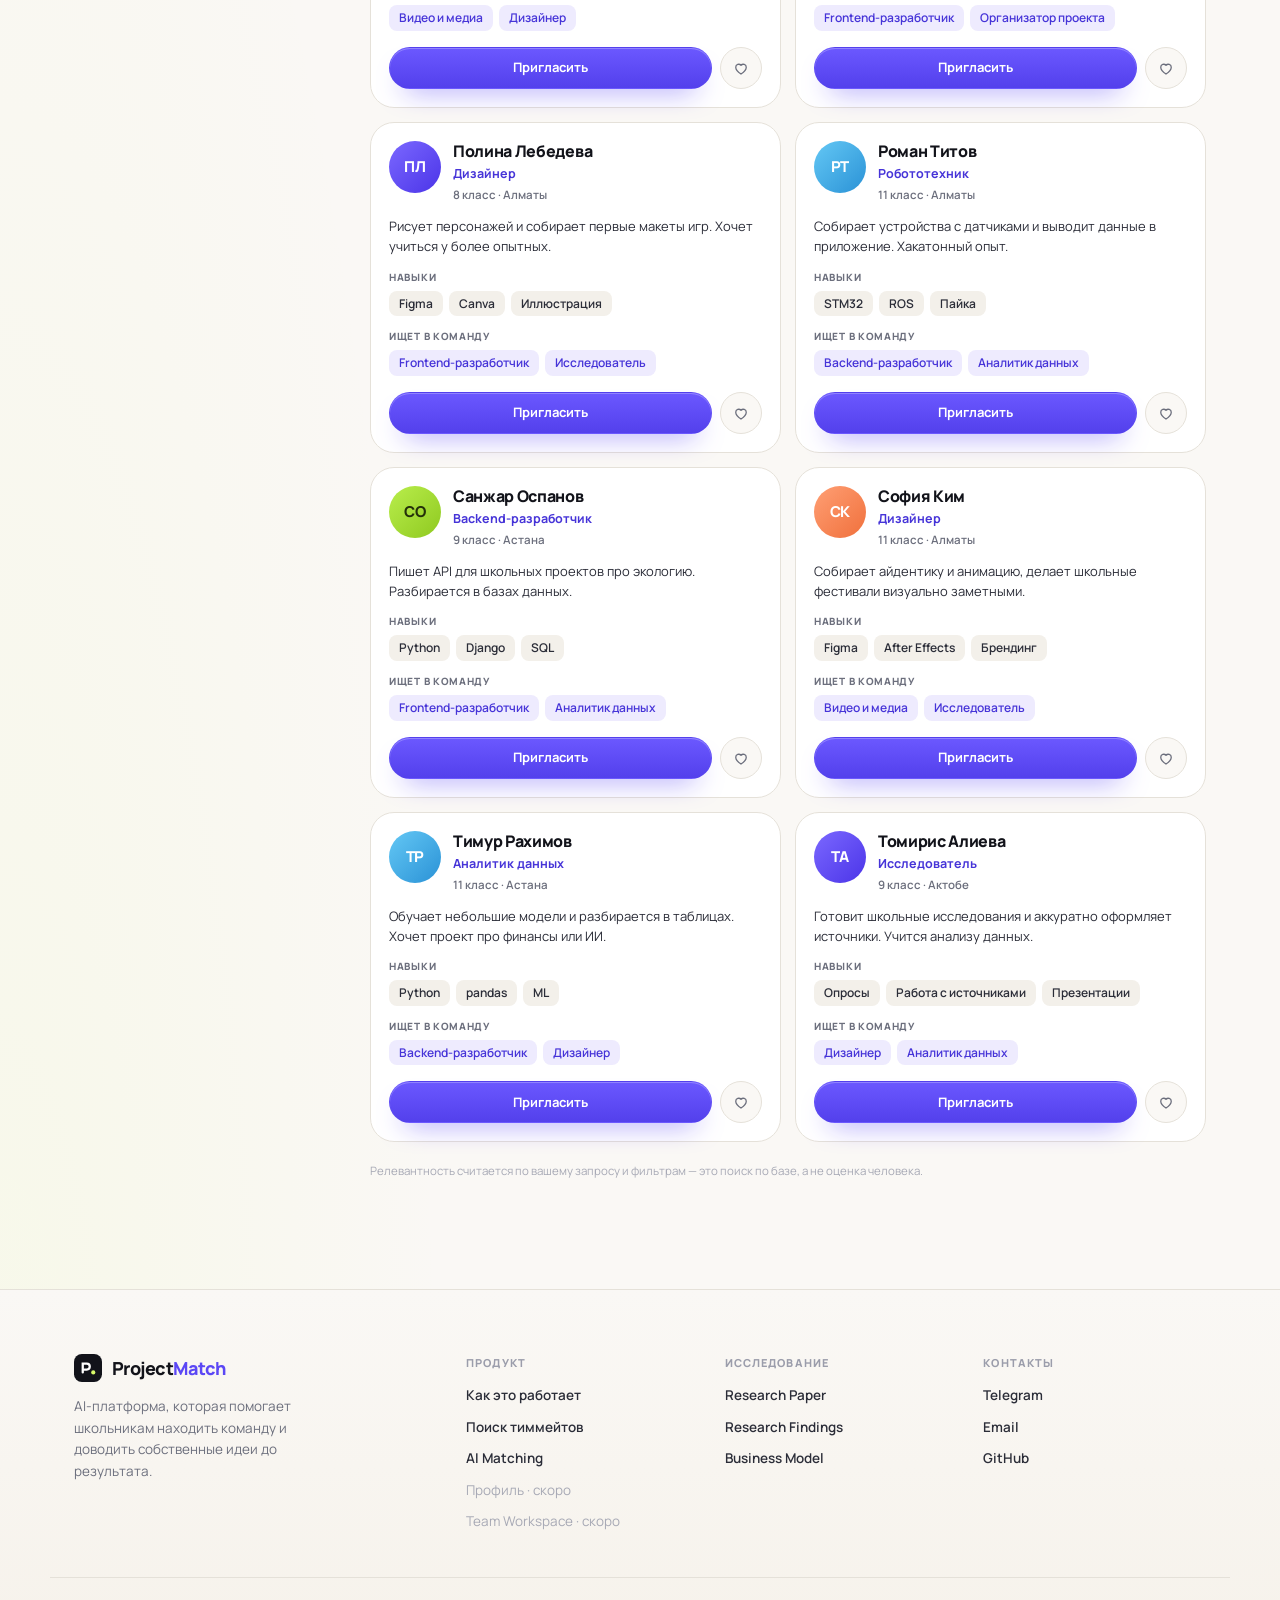
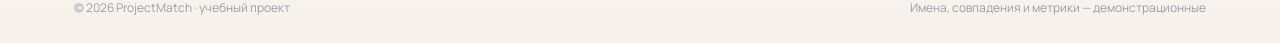
==== commit 0ca57901: "Add project invites, persistent chat and Gemini AI replies" ====
--- a/search.html
+++ b/search.html
@@ -162,6 +162,12 @@
 
             <div class="results__tools">
               <button
+                class="btn btn--soft btn--sm chat-open"
+                id="chat-open"
+                type="button"
+              ><span data-i18n="chat.open">Мои чаты</span><span class="chat-open__badge" id="chat-badge" hidden>0</span></button>
+
+              <button
                 class="btn btn--outline btn--sm filters-toggle"
                 id="filters-toggle"
                 type="button"
@@ -270,12 +276,102 @@
     </div>
   </dialog>
 
+  <!-- Приглашение в проект -->
+  <dialog class="pmodal invite-modal" id="invite-modal" aria-labelledby="invite-title">
+    <div class="pmodal__box">
+      <button class="pmodal__close" id="invite-close" type="button" data-i18n-aria-label="invite.close" aria-label="Закрыть">
+        <svg viewBox="0 0 20 20" width="18" height="18" aria-hidden="true">
+          <path d="M5 5l10 10M15 5 5 15" fill="none" stroke="currentColor" stroke-width="1.8" stroke-linecap="round" />
+        </svg>
+      </button>
+      <h2 class="invite__title" id="invite-title" data-i18n="invite.title">Приглашение в проект</h2>
+      <p class="invite__who"><span data-i18n="invite.who">Кому</span>: <strong id="invite-who"></strong></p>
+
+      <form id="invite-form">
+        <label class="field">
+          <span data-i18n="invite.project">Проект</span>
+          <select id="invite-project"></select>
+        </label>
+        <label class="field" id="invite-new-wrap" hidden>
+          <span data-i18n="invite.project.name">Название проекта</span>
+          <input id="invite-new-project" type="text" maxlength="80" data-i18n-placeholder="invite.project.placeholder" placeholder="Например: Эко-приложение для школы" />
+        </label>
+        <label class="field">
+          <span data-i18n="invite.message">Сообщение</span>
+          <textarea id="invite-message" rows="3" maxlength="500" data-i18n-placeholder="invite.message.placeholder" placeholder="Привет! Давай сделаем проект вместе…"></textarea>
+        </label>
+        <p class="field__error" id="invite-error" hidden></p>
+        <p class="invite__demo" data-i18n="invite.demo">Демо: приглашение и чат сохраняются в этом браузере.</p>
+        <div class="invite__actions">
+          <button class="btn btn--outline" id="invite-cancel" type="button" data-i18n="invite.cancel">Отмена</button>
+          <button class="btn btn--primary" type="submit" data-i18n="invite.submit">Отправить приглашение</button>
+        </div>
+      </form>
+    </div>
+  </dialog>
+
+  <!-- Чат с тиммейтом -->
+  <dialog class="pmodal chat-modal" id="chat-modal" aria-labelledby="chat-title">
+    <div class="chat__box">
+      <aside class="chat__side">
+        <div class="chat__side-head">
+          <h2 id="chat-title" data-i18n="chat.title">Чаты и проекты</h2>
+          <button class="pmodal__close chat__close" id="chat-close" type="button" data-i18n-aria-label="chat.close" aria-label="Закрыть чат">
+            <svg viewBox="0 0 20 20" width="18" height="18" aria-hidden="true">
+              <path d="M5 5l10 10M15 5 5 15" fill="none" stroke="currentColor" stroke-width="1.8" stroke-linecap="round" />
+            </svg>
+          </button>
+        </div>
+
+        <div class="chat__list" id="chat-list"></div>
+
+        <details class="chat__settings">
+          <summary data-i18n="chat.settings">Настройки AI</summary>
+          <div class="chat__settings-body">
+            <p class="chat__mode" id="chat-mode"></p>
+            <label class="field field--sm">
+              <span data-i18n="chat.endpoint">Адрес прокси (Worker)</span>
+              <input id="chat-endpoint" type="url" inputmode="url" data-i18n-placeholder="chat.endpoint.placeholder" placeholder="https://example.workers.dev/chat" />
+            </label>
+            <label class="field field--sm">
+              <span data-i18n="chat.key">Ключ Gemini (только в вашем браузере)</span>
+              <input id="chat-key" type="password" autocomplete="off" spellcheck="false" data-i18n-placeholder="chat.key.placeholder" placeholder="AIza…" />
+            </label>
+            <div class="chat__settings-actions">
+              <button class="btn btn--primary btn--sm" id="chat-save" type="button" data-i18n="chat.key.save">Сохранить</button>
+              <button class="btn btn--outline btn--sm" id="chat-clear-key" type="button" data-i18n="chat.key.clear">Удалить ключ</button>
+            </div>
+            <p class="chat__hint" data-i18n="chat.ai.note">Без прокси ключ виден в браузере — используйте его только для себя.</p>
+          </div>
+        </details>
+      </aside>
+
+      <section class="chat__main" id="chat-main">
+        <div class="chat__head" id="chat-head"></div>
+        <div class="chat__messages" id="chat-messages" role="log" aria-live="polite"></div>
+        <form class="chat__composer" id="chat-form">
+          <input id="chat-input" type="text" maxlength="1000" autocomplete="off" data-i18n-placeholder="chat.placeholder" placeholder="Напишите сообщение…" />
+          <button class="btn btn--primary btn--sm" type="submit" data-i18n="chat.send">Отправить</button>
+        </form>
+        <p class="chat__note" data-i18n="chat.demo.note">Демо-прототип: сообщения сохраняются только в этом браузере.</p>
+      </section>
+    </div>
+  </dialog>
+
+  <button class="chat-fab" id="chat-fab" type="button" data-i18n-aria-label="chat.open" aria-label="Мои чаты">
+    <svg viewBox="0 0 24 24" width="24" height="24" aria-hidden="true">
+      <path d="M20 12a7.6 7.6 0 0 1-8 7.6 8.7 8.7 0 0 1-2.4-.3L5 21l1.3-4A7.2 7.2 0 0 1 4 12a7.6 7.6 0 0 1 8-7.6A7.6 7.6 0 0 1 20 12Z" fill="none" stroke="currentColor" stroke-width="1.8" stroke-linejoin="round" />
+    </svg>
+    <span class="chat-fab__badge" id="chat-badge-fab" hidden>0</span>
+  </button>
+
   <div class="toasts" id="toasts" role="status" aria-live="polite"></div>
 
   <script src="assets/js/i18n.js"></script>
   <script src="assets/js/data.js"></script>
   <script src="assets/js/db.js"></script>
   <script src="assets/js/search-engine.js"></script>
+  <script src="assets/js/ai.js"></script>
   <script src="assets/js/main.js"></script>
   <script src="assets/js/search-page.js"></script>
 </body>
--- a/assets/css/search.css
+++ b/assets/css/search.css
@@ -748,3 +748,271 @@
   .toasts { left: 16px; right: 16px; align-items: stretch; }
   .toast-msg { max-width: none; }
 }
+
+/* =========================================================
+   13. Приглашения в проекты и чат
+   ========================================================= */
+
+.btn--soft {
+  background: var(--paper-2);
+  border-color: var(--line);
+  color: var(--ink);
+}
+.btn--soft:hover { background: #fff; border-color: var(--primary); color: var(--primary-deep); }
+
+.chat-open { position: relative; white-space: nowrap; }
+.chat-open__badge,
+.chat-fab__badge {
+  display: inline-grid;
+  place-items: center;
+  min-width: 18px;
+  height: 18px;
+  padding: 0 5px;
+  border-radius: 9px;
+  background: var(--primary);
+  color: #fff;
+  font-size: 10px;
+  font-weight: 800;
+  line-height: 1;
+}
+.chat-open__badge { margin-left: 6px; }
+.chat-open__badge[hidden],
+.chat-fab__badge[hidden] { display: none; }
+
+.chat-fab {
+  position: fixed;
+  right: 22px;
+  bottom: 22px;
+  z-index: 150;
+  display: grid;
+  place-items: center;
+  width: 56px;
+  height: 56px;
+  padding: 0;
+  border: 0;
+  border-radius: 50%;
+  background: var(--ink);
+  color: #fff;
+  box-shadow: var(--shadow-lg);
+  cursor: pointer;
+  transition: transform 0.25s var(--ease), background 0.25s;
+}
+.chat-fab:hover { transform: translateY(-3px); background: var(--primary-deep); }
+.chat-fab__badge { position: absolute; top: -3px; right: -3px; min-width: 20px; height: 20px; border: 2px solid #fff; }
+.toasts { bottom: 92px; }
+
+/* ---------- Формы ---------- */
+.field { display: grid; gap: 6px; margin-top: 14px; }
+.field > span {
+  font-size: 10px;
+  font-weight: 800;
+  letter-spacing: 0.07em;
+  text-transform: uppercase;
+  color: var(--muted);
+}
+.field select,
+.field input,
+.field textarea {
+  width: 100%;
+  padding: 12px 14px;
+  border: 1px solid var(--line);
+  border-radius: 14px;
+  background: #fff;
+  color: var(--ink);
+  font-family: inherit;
+  font-size: 14px;
+  outline: none;
+  transition: border-color 0.2s, box-shadow 0.2s;
+}
+.field textarea { resize: vertical; min-height: 86px; line-height: 1.5; }
+.field select:focus,
+.field input:focus,
+.field textarea:focus {
+  border-color: rgba(91, 71, 245, 0.5);
+  box-shadow: 0 0 0 3px rgba(91, 71, 245, 0.1);
+}
+.field__error { margin-top: 10px; font-size: 12px; font-weight: 700; color: #c43d4a; }
+.field__error[hidden] { display: none; }
+
+/* ---------- Диалог приглашения ---------- */
+.invite__title { padding-right: 44px; font-size: 22px; font-weight: 800; letter-spacing: -0.03em; }
+.invite__who { margin-top: 6px; font-size: 13px; color: var(--muted); }
+.invite__who strong { color: var(--ink); }
+.invite__demo { margin-top: 12px; font-size: 11.5px; line-height: 1.5; color: var(--muted); }
+.invite__actions { display: flex; justify-content: flex-end; gap: 8px; margin-top: 18px; }
+
+/* ---------- Диалог чата ---------- */
+.chat-modal {
+  width: min(900px, 94vw);
+  height: min(640px, 88vh);
+  max-height: none;
+  padding: 0;
+  border: 0;
+  background: transparent;
+  color: var(--ink);
+}
+.chat-modal[open] { animation: modal-in 0.3s var(--ease); }
+.chat__box {
+  display: grid;
+  grid-template-columns: 270px minmax(0, 1fr);
+  height: 100%;
+  overflow: hidden;
+  background: #fff;
+  border: 1px solid var(--line);
+  border-radius: 24px;
+  box-shadow: var(--shadow-lg);
+}
+.chat__side {
+  display: flex;
+  flex-direction: column;
+  min-height: 0;
+  background: var(--paper);
+  border-right: 1px solid var(--line);
+}
+.chat__side-head {
+  display: flex;
+  align-items: center;
+  justify-content: space-between;
+  gap: 8px;
+  padding: 16px;
+  border-bottom: 1px solid var(--line-soft);
+}
+.chat__side-head h2 { font-size: 15px; font-weight: 800; letter-spacing: -0.02em; }
+.chat__close { position: static; flex: none; width: 32px; height: 32px; }
+.chat__list { flex: 1; min-height: 0; overflow: auto; padding: 8px; }
+.chat__empty { padding: 26px 16px; text-align: center; color: var(--muted); }
+.chat__empty h3 { font-size: 14px; font-weight: 800; color: var(--ink); }
+.chat__empty p { margin-top: 6px; font-size: 12px; line-height: 1.5; }
+.chat__empty .btn { margin-top: 14px; }
+
+.thread {
+  display: flex;
+  gap: 10px;
+  width: 100%;
+  padding: 9px;
+  border: 1px solid transparent;
+  border-radius: 14px;
+  background: transparent;
+  color: var(--ink);
+  text-align: left;
+  cursor: pointer;
+  transition: background 0.2s, border-color 0.2s;
+}
+.thread:hover { background: #fff; }
+.thread.is-active { background: #fff; border-color: var(--line); box-shadow: 0 8px 22px -18px rgba(18, 19, 26, 0.7); }
+.thread .avatar { width: 38px; height: 38px; font-size: 11px; flex: none; }
+.thread__body { display: grid; gap: 2px; min-width: 0; }
+.thread__name { font-size: 13px; font-weight: 800; white-space: nowrap; overflow: hidden; text-overflow: ellipsis; }
+.thread__project { font-size: 11px; font-weight: 700; color: var(--primary-deep); white-space: nowrap; overflow: hidden; text-overflow: ellipsis; }
+.thread__last { font-size: 11.5px; color: var(--muted); white-space: nowrap; overflow: hidden; text-overflow: ellipsis; }
+
+.chat__settings { border-top: 1px solid var(--line-soft); }
+.chat__settings summary { padding: 11px 16px; font-size: 12px; font-weight: 800; color: var(--muted); cursor: pointer; }
+.chat__settings-body { display: grid; gap: 8px; padding: 0 14px 14px; }
+.field--sm { margin-top: 0; }
+.field--sm input { padding: 9px 11px; font-size: 12px; }
+.chat__mode { font-size: 11.5px; font-weight: 800; color: var(--primary-deep); }
+.chat__settings-actions { display: flex; flex-wrap: wrap; gap: 6px; }
+.chat__hint, .chat__note { margin: 0; font-size: 10.5px; line-height: 1.45; color: #a3a5b1; }
+
+.chat__main { display: flex; flex-direction: column; min-width: 0; min-height: 0; background: #fff; }
+.chat__head { display: flex; align-items: center; gap: 10px; padding: 13px 18px; border-bottom: 1px solid var(--line-soft); }
+.chat__head .avatar { width: 40px; height: 40px; font-size: 11px; flex: none; }
+.chat__head-main { display: grid; gap: 2px; min-width: 0; }
+.chat__head-name { font-size: 15px; font-weight: 800; letter-spacing: -0.02em; }
+.chat__head-meta { font-size: 11px; color: var(--muted); }
+.chat__profile-btn { margin-left: auto; flex: none; }
+
+.chat__messages {
+  flex: 1;
+  min-height: 0;
+  overflow: auto;
+  display: flex;
+  flex-direction: column;
+  gap: 10px;
+  padding: 18px;
+  background: radial-gradient(circle at 100% 0%, rgba(91, 71, 245, 0.06), transparent 55%), var(--paper);
+}
+.bubble {
+  max-width: 78%;
+  padding: 10px 13px;
+  border-radius: 16px;
+  font-size: 13.5px;
+  line-height: 1.5;
+  word-break: break-word;
+  box-shadow: 0 8px 20px -18px rgba(18, 19, 26, 0.8);
+}
+.bubble--me { align-self: flex-end; background: var(--primary); color: #fff; border-bottom-right-radius: 5px; }
+.bubble--them { align-self: flex-start; background: #fff; border: 1px solid var(--line); border-bottom-left-radius: 5px; }
+.bubble--invite {
+  align-self: center;
+  max-width: 90%;
+  padding: 6px 12px;
+  border-radius: 10px;
+  background: rgba(91, 71, 245, 0.09);
+  color: var(--primary-deep);
+  font-size: 11px;
+  font-weight: 700;
+  text-align: center;
+}
+.bubble__time { display: block; margin-top: 4px; font-size: 10px; opacity: 0.62; text-align: right; }
+.bubble--them .bubble__time { text-align: left; }
+.typing {
+  align-self: flex-start;
+  padding: 8px 13px;
+  border: 1px solid var(--line);
+  border-radius: 14px;
+  background: #fff;
+  font-size: 11.5px;
+  font-weight: 700;
+  color: var(--muted);
+}
+.typing::after { content: "…"; animation: typing-dots 1.2s steps(4, end) infinite; }
+@keyframes typing-dots { 0% { content: ""; } 25% { content: "."; } 50% { content: ".."; } 75%, 100% { content: "..."; } }
+
+.chat__placeholder { display: grid; place-content: center; gap: 8px; margin: auto; text-align: center; color: var(--muted); }
+.chat__placeholder h3 { font-size: 15px; font-weight: 800; color: var(--ink); }
+.chat__placeholder p { max-width: 260px; font-size: 12.5px; line-height: 1.5; }
+
+.chat__composer { display: flex; gap: 8px; padding: 12px 14px; border-top: 1px solid var(--line-soft); }
+.chat__composer input {
+  flex: 1;
+  min-width: 0;
+  padding: 12px 14px;
+  border: 1px solid var(--line);
+  border-radius: 14px;
+  background: #fff;
+  color: var(--ink);
+  font-family: inherit;
+  font-size: 13.5px;
+  outline: none;
+}
+.chat__composer input:focus { border-color: rgba(91, 71, 245, 0.5); box-shadow: 0 0 0 3px rgba(91, 71, 245, 0.1); }
+.chat__note { padding: 0 14px 10px; }
+
+@media (max-width: 720px) {
+  .chat-modal { width: 96vw; height: min(720px, 92vh); }
+  .chat__box { grid-template-columns: 1fr; grid-template-rows: auto minmax(0, 1fr); }
+  .chat__side { border-right: 0; border-bottom: 1px solid var(--line); }
+  .chat__side-head { padding: 11px 14px; }
+  .chat__list { display: flex; flex: none; gap: 8px; overflow-x: auto; padding: 8px 12px; }
+  .thread { flex: 0 0 200px; }
+  .chat__settings summary { padding: 8px 14px; }
+  .bubble { max-width: 88%; }
+}
+
+@media (max-width: 620px) {
+  .chat-open { display: none; }
+  .invite__actions { flex-direction: column; }
+  .invite__actions .btn { width: 100%; }
+  .chat-fab { right: 16px; bottom: 16px; width: 52px; height: 52px; }
+  .toasts { bottom: 82px; }
+  .chat__messages { padding: 13px; }
+  .chat__head { padding: 11px 13px; }
+}
+
+@media (prefers-reduced-motion: reduce) {
+  .chat-fab, .bubble, .thread { transition: none; }
+  .chat-modal[open] { animation: none; }
+  .typing::after { animation: none; content: "..."; }
+}
